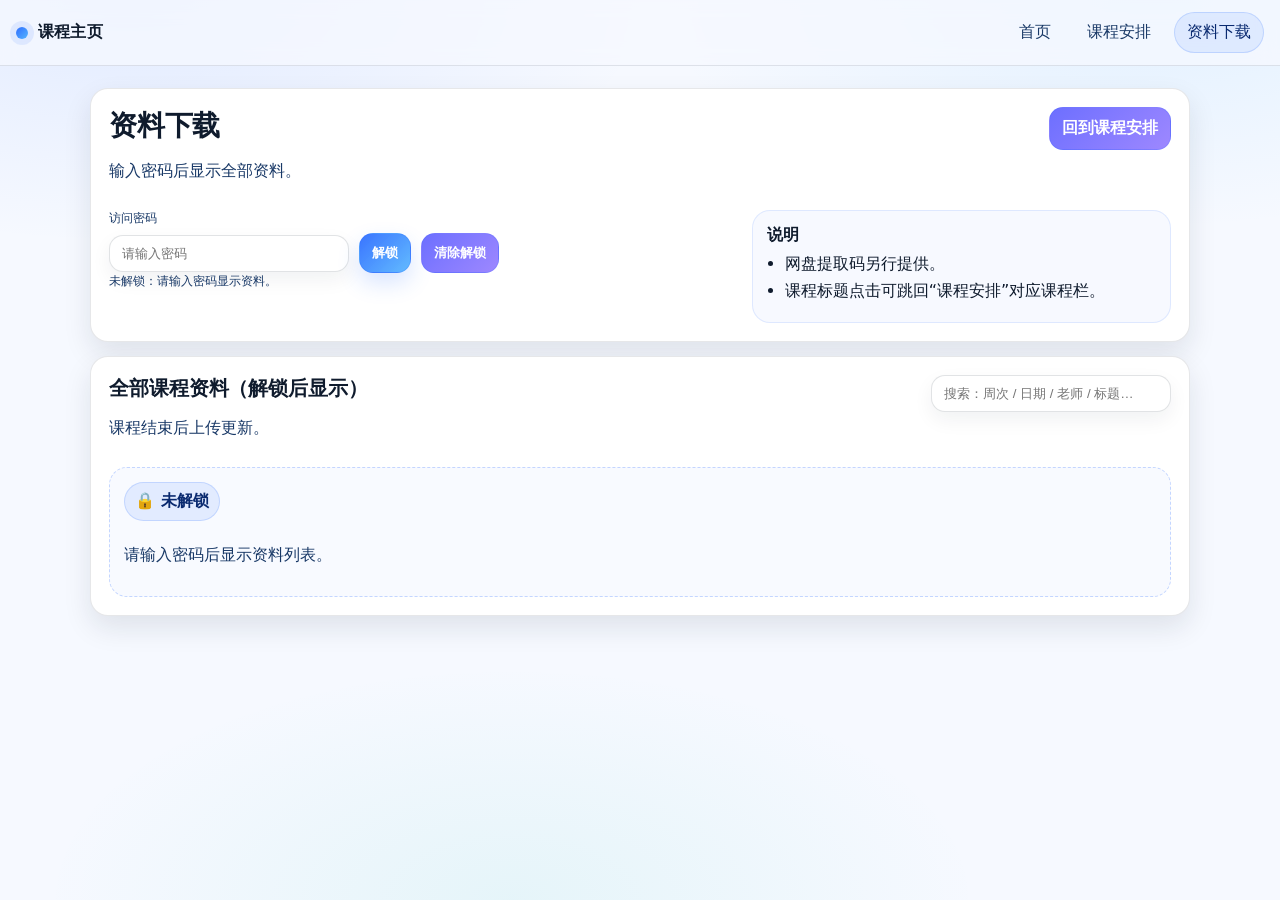
==== downloads.html @ a914fc8a "Initial commit" ====
<!doctype html>
<html lang="zh-CN">
<head>
  <meta charset="utf-8" />
  <meta name="viewport" content="width=device-width, initial-scale=1" />
  <title>资料下载｜GitHub Pages</title>
  <link rel="stylesheet" href="assets/css/styles.css" />
</head>
<body data-page="downloads" data-base="">
  <header class="topbar">
    <a class="brand" href="index.html">
      <span class="brand-dot"></span>
      <span id="brandTitle">课程主页</span>
    </a>

    <nav class="nav">
      <a class="nav-link" href="index.html">首页</a>
      <a class="nav-link" href="schedule.html">课程安排</a>
      <a class="nav-link is-active" href="downloads.html">资料下载</a>
    </nav>
  </header>

  <main class="container">
    <section class="card">
      <div class="section-head">
        <div>
          <h1>资料下载</h1>
          <p class="muted">
            输入密码后显示全部资料。
          </p>
        </div>
        <div class="toolbar">
          <a class="btn btn-ghost" href="schedule.html">回到课程安排</a>
        </div>
      </div>

      <div class="gate">
        <div class="gate-left">
          <label class="label" for="pwdInput">访问密码</label>
          <div class="row">
            <input id="pwdInput" class="input" type="password" placeholder="请输入密码" autocomplete="off" />
            <button id="pwdBtn" class="btn" type="button">解锁</button>
            <button id="pwdReset" class="btn btn-ghost" type="button">清除解锁</button>
          </div>
          <div id="pwdMsg" class="muted small"></div>
        </div>
        <div class="gate-right card-soft">
          <div class="mini-title">说明</div>
          <ul class="mini-list">
            <li>网盘提取码另行提供。</li>
            <li>课程标题点击可跳回“课程安排”对应课程栏。</li>
          </ul>
        </div>
      </div>
    </section>

    <section class="card">
      <div class="section-head">
        <div>
          <h2>全部课程资料（解锁后显示）</h2>
          <p class="muted">课程结束后上传更新。</p>
        </div>
        <div class="toolbar">
          <input id="searchDownload" class="input" placeholder="搜索：周次 / 日期 / 老师 / 标题…" />
        </div>
      </div>

      <div id="downloadsLocked" class="locked">
        <div class="locked-badge">🔒 未解锁</div>
        <p class="muted">请输入密码后显示资料列表。</p>
      </div>

      <div id="downloadsList" class="downloads-list is-hidden"></div>
    </section>

  </main>

  <script src="assets/js/data.js"></script>
  <script src="assets/js/main.js"></script>
</body>
</html>
---- assets/css/styles.css ----
/* assets/css/styles.css */

:root{
  --bg: #f6f9ff;
  --card: #ffffff;
  --card2:#ffffff;
  --text:#0f1b2d;
  --muted:#193967;

  --line: rgba(15, 27, 45, .10);
  --soft: rgba(15, 27, 45, .05);
  --shadow: 0 12px 28px rgba(15, 27, 45, .10);

  --accent:#2f6dff;  
  --accent2:#55b5ff;   
  --mint:#22c1b5;     
  --warn:#ffb020;    
  --ok:#16a34a;

  --r: 18px;
}

*{ box-sizing:border-box; }
html,body{ height:100%; }
body{
  margin:0;
  font-family: ui-sans-serif, system-ui, -apple-system, Segoe UI, Roboto, "PingFang SC","Hiragino Sans GB","Microsoft YaHei", Arial, sans-serif;
  color: var(--text);
  background:
    radial-gradient(900px 420px at 10% 0%, rgba(47,109,255,.10), transparent 58%),
    radial-gradient(820px 380px at 90% 0%, rgba(85,181,255,.12), transparent 60%),
    radial-gradient(720px 360px at 40% 100%, rgba(34,193,181,.08), transparent 65%),
    var(--bg);
}

a{ color: inherit; text-decoration:none; }
a:hover{ text-decoration:none; }
code{
  background: rgba(47,109,255,.08);
  color: #12306a;
  padding: .12rem .4rem;
  border-radius: 10px;
  border: 1px solid rgba(47,109,255,.14);
}

.container{
  width: min(1100px, calc(100% - 32px));
  margin: 22px auto 70px;
}

.topbar{
  position: sticky;
  top: 0;
  z-index: 10;
  background: rgba(246,249,255,.75);
  backdrop-filter: blur(10px);
  border-bottom: 1px solid var(--line);
  display:flex;
  align-items:center;
  justify-content:space-between;
  padding: 12px 16px;
}

.brand{
  display:flex; gap:10px; align-items:center;
  font-weight: 900;
  letter-spacing:.2px;
}
.brand-dot{
  width: 12px; height: 12px;
  border-radius: 999px;
  background: linear-gradient(135deg, var(--accent), var(--accent2));
  box-shadow: 0 0 0 6px rgba(47,109,255,.10);
}

.nav{ display:flex; gap:10px; flex-wrap:wrap; }
.nav-link{
  padding: 9px 12px;
  border-radius: 999px;
  color: var(--muted);
  border: 1px solid transparent;
  transition: all .18s ease;
}
.nav-link:hover{
  color: var(--text);
  background: rgba(47,109,255,.06);
  border-color: rgba(47,109,255,.14);
}
.nav-link.is-active{
  color: #0a2a70;
  background: rgba(47,109,255,.10);
  border-color: rgba(47,109,255,.18);
}

.card{
  background: var(--card);
  border: 1px solid var(--line);
  border-radius: var(--r);
  box-shadow: var(--shadow);
  padding: 18px;
  margin: 14px 0;
}

.card-soft{
  background: rgba(47,109,255,.04);
  border: 1px solid rgba(47,109,255,.12);
  border-radius: var(--r);
  padding: 14px;
}

.hr{
  height:1px;
  background: var(--line);
  margin: 14px 0;
}

h1,h2,h3{ margin: 0 0 10px; }
h1{ font-size: 28px; letter-spacing: -.2px; }
h2{ font-size: 20px; letter-spacing: -.1px; }
h3{ font-size: 16px; }
.muted{ color: var(--muted); }
.small{ font-size: 12px; }

.kicker{
  color: #0a2a70;
  font-weight: 900;
  letter-spacing:.12em;
  text-transform: uppercase;
  font-size: 12px;
  margin-bottom: 8px;
}

.hero{
  display:grid;
  grid-template-columns: 1.1fr .9fr;
  gap: 18px;
  align-items: start;
}
@media (max-width: 900px){
  .hero{ grid-template-columns: 1fr; }
}

.hero-actions{ display:flex; gap:10px; flex-wrap:wrap; margin-top: 12px; }

.chips{ display:flex; flex-wrap:wrap; gap:10px; margin: 14px 0; }
.chip{
  display:flex; gap:8px; align-items:center;
  padding: 8px 10px;
  border-radius: 999px;
  background: rgba(15,27,45,.03);
  border: 1px solid rgba(15,27,45,.08);
}
.chip-k{ color: var(--muted); font-size: 12px; }
.chip-v{ font-weight: 800; font-size: 12px; color:#000000; }

.btn{
  display:inline-flex; align-items:center; justify-content:center;
  padding: 10px 12px;
  border-radius: 14px;
  border: 1px solid rgba(47,109,255,.22);
  background: linear-gradient(135deg, rgba(47,109,255,.95), rgba(85,181,255,.92));
  color: #ffffff;
  font-weight: 900;
  cursor:pointer;
  transition: transform .12s ease, box-shadow .18s ease, filter .18s ease;
  box-shadow: 0 10px 22px rgba(47,109,255,.18);
}
.btn:hover{ transform: translateY(-1px); filter: brightness(1.02); }
.btn:active{ transform: translateY(0); }

.btn-ghost{
  background: linear-gradient(135deg, rgba(47, 50, 255, 0.7), rgba(116, 85, 255, 0.7));
  color: #ffffff;
  border: 1px solid rgba(47,109,255,.16);
  box-shadow: none;
}
.btn-ghost:hover{
  background: rgba(47,109,255,.10);
}

.logos{ display:grid; grid-template-columns: 1fr 1fr; gap: 12px; margin-bottom: 8px; }
@media (max-width: 520px){ .logos{ grid-template-columns: 1fr; } }
.logo-box{
  border-radius: var(--r);
  border: 1px dashed rgba(47,109,255,.25);
  background: rgba(47,109,255,.03);
  padding: 12px;
  min-height: 180px;
  display:flex;
  flex-direction:column;
  gap:10px;
  place-items: center;
}
.logo-label{ color: var(--muted); font-size: 12px; }
.logo-img{ width: 100%; height: 120px; object-fit: contain; opacity:.9; }

.mini-title{ font-weight: 900; margin-bottom: 8px; }
.mini-list{ margin: 0; padding-left: 18px; }
.mini-list li{ margin: 6px 0; }
.mini a{
  color: #0a2a70;
  text-decoration: underline;
  text-decoration-color: rgba(47,109,255,.25);
}

.grid-2{
  display:grid;
  grid-template-columns: 1fr 1fr;
  gap: 14px;
}
@media (max-width: 900px){
  .grid-2{ grid-template-columns: 1fr; }
}

.bullets{ margin: 0; padding-left: 18px; }
.bullets li{ margin: 8px 0; }

.teacher-grid{
  display:grid;
  grid-template-columns: repeat(4, 1fr);
  gap: 12px;
  margin-top: 12px;
}
@media (max-width: 900px){ .teacher-grid{ grid-template-columns: repeat(2, 1fr); } }
@media (max-width: 520px){ .teacher-grid{ grid-template-columns: 1fr; } }

.teacher-card{
  display:flex; gap: 10px; align-items:center;
  padding: 12px;
  border-radius: 16px;
  border: 1px solid rgba(15,27,45,.10);
  background: rgba(255,255,255,.90);
  transition: transform .12s ease, background .18s ease, border-color .18s ease, box-shadow .18s ease;
}
.teacher-card:hover{
  transform: translateY(-2px);
  border-color: rgba(47,109,255,.22);
  box-shadow: 0 12px 24px rgba(15,27,45,.10);
}
.avatar{
  width: 45px; height: 45px;
  border-radius: 12px;
  background: rgba(47,109,255,.06);
  border: 1px solid rgba(47,109,255,.16);
  /* overflow:hidden;
  display: grid;
  place-items: center; */
}
.avatar img{
  width: 100%;
  height: 100%;
  border-radius: 12px;
  object-fit: cover;        
  object-position: 50% 20%; 
  transform: scale(1.08);  
  transform-origin: center;
  display: block;
}
.teacher-name{ font-weight: 900; color:#0f1b2d; }

.section-head{
  display:flex;
  justify-content:space-between;
  align-items:flex-start;
  gap: 14px;
  flex-wrap:wrap;
}
.toolbar{ display:flex; gap:10px; align-items:center; flex-wrap:wrap; }
.input{
  padding: 10px 12px;
  border-radius: 14px;
  border: 1px solid rgba(15,27,45,.12);
  background: #ffffff;
  color: var(--text);
  outline: none;
  min-width: 240px;
  box-shadow: 0 8px 20px rgba(15,27,45,.06);
}
.input:focus{
  border-color: rgba(47,109,255,.35);
  box-shadow: 0 0 0 4px rgba(47,109,255,.12), 0 10px 22px rgba(15,27,45,.08);
}
.label{ display:block; margin-bottom: 6px; color: var(--muted); font-size: 12px; }

.badge{
  display:inline-flex;
  padding: 6px 10px;
  border-radius: 999px;
  background: rgba(47,109,255,.10);
  border: 1px solid rgba(47,109,255,.18);
  font-size: 12px;
  color: #0a2a70;
  font-weight: 900;
}

.lesson-list{ display:flex; flex-direction:column; gap: 12px; margin-top: 12px; }
.lesson-card{
  display:flex;
  gap: 14px;
  justify-content:space-between;
  align-items:flex-start;
  border-radius: var(--r);
  border: 1px solid rgba(15,27,45,.10);
  background: #ffffff;
  padding: 14px;
  box-shadow: 0 10px 22px rgba(15,27,45,.06);
}
.lesson-card.is-highlight{
  border-color: rgba(34,193,181,.35);
  box-shadow: 0 0 0 6px rgba(34,193,181,.10), 0 12px 28px rgba(15,27,45,.10);
}
.lesson-left{ flex: 1 1 auto; }
.lesson-right{ flex: 0 0 auto; display:flex; flex-direction:column; gap: 10px; }

.lesson-title{ margin: 10px 0 6px; }
.mini-bullets{ margin: 10px 0 0; padding-left: 18px; color: var(--muted); }
.mini-bullets li{ margin: 6px 0; }

.hint{
  display:flex; gap: 12px; align-items:center;
  color: var(--muted); font-size: 12px;
}
.dot{ width:10px; height:10px; border-radius: 999px; display:inline-block; margin-right:6px; }
.dot-course{ background: var(--mint); }
.dot-wed{ background: var(--warn); }

.calendar-wrap{
  display:grid;
  grid-template-columns: repeat(2, 1fr);
  gap: 14px;
  margin-top: 12px;
}
@media (max-width: 900px){ .calendar-wrap{ grid-template-columns: 1fr; } }

.cal-month-wrap{
  border-radius: var(--r);
  border: 1px solid rgba(15,27,45,.10);
  background: #ffffff;
  overflow:hidden;
  box-shadow: 0 10px 22px rgba(15,27,45,.06);
}
.cal-head{
  padding: 12px;
  border-bottom: 1px solid rgba(15,27,45,.08);
  background: rgba(47,109,255,.04);
}
.cal-month{ font-weight: 900; margin-bottom: 10px; color:#0a2a70; }
.cal-weekdays{
  display:grid;
  grid-template-columns: repeat(7, 1fr);
  gap: 6px;
  color: var(--muted);
  font-size: 12px;
}
.cal-wd{ text-align:center; padding: 6px 0; }

.cal-grid{
  display:grid;
  grid-template-columns: repeat(7, 1fr);
  gap: 6px;
  padding: 12px;
}

.cal-cell{
  border-radius: 14px;
  border: 1px solid rgba(15,27,45,.08);
  background: rgba(15,27,45,.02);
  min-height: 62px;
  overflow:hidden;
}
.cal-cell.is-empty{
  background: transparent;
  border-color: transparent;
}
.cal-cell.is-wed{
  border-color: rgba(255,176,32,.28);
}
.cal-cell.is-course{
  border-color: rgba(34,193,181,.30);
  background: rgba(34,193,181,.08);
}

.cal-link{
  width:100%; height:100%;
  display:flex;
  flex-direction:column;
  justify-content:space-between;
  padding: 10px;
}
.cal-link.is-disabled{ opacity: .65; }
.cal-day{ font-weight: 900; color:#0f1b2d; }
.cal-tag{
  font-size: 11px;
  padding: 4px 8px;
  border-radius: 999px;
  background: rgba(47,109,255,.08);
  border: 1px solid rgba(47,109,255,.14);
  width: fit-content;
  color: #0a2a70;
}
.cal-tag-muted{
  background: rgba(255,176,32,.10);
  border-color: rgba(255,176,32,.20);
  color: #9a5a00;
}

.teacher-profile{
  display:grid;
  grid-template-columns: 220px 1fr;
  gap: 14px;
  align-items:start;
}
@media (max-width: 900px){ .teacher-profile{ grid-template-columns: 1fr; } }

.teacher-photo{
  border-radius: var(--r);
  border: 1px solid rgba(15,27,45,.10);
  background: rgba(32, 95, 114, 0.02);
  overflow: hidden;
  box-shadow: 0 10px 22px rgba(15,27,45,.2);
}

.teacher-photo img{
  width: 100%;
  height: 200px;
  object-fit: contain;
  object-position: center;
  display: block;
  background: linear-gradient(135deg, rgba(47,109,255,.06), rgba(85,181,255,.04));
}

.teacher-h1{ margin: 10px 0 6px; }
.teacher-bio{ margin: 10px 0 0; color: var(--muted); line-height: 1.7; }

.row{ display:flex; gap:10px; align-items:center; flex-wrap:wrap; }
.row-gap{ margin-top: 12px; }

.gate{
  display:grid;
  grid-template-columns: 1.2fr .8fr;
  gap: 14px;
  margin-top: 12px;
}
@media (max-width: 900px){ .gate{ grid-template-columns: 1fr; } }

.locked{
  margin-top: 12px;
  padding: 14px;
  border-radius: var(--r);
  border: 1px dashed rgba(47,109,255,.26);
  background: rgba(47,109,255,.03);
}
.locked-badge{
  display:inline-flex;
  padding: 8px 10px;
  border-radius: 999px;
  background: rgba(47,109,255,.10);
  border: 1px solid rgba(47,109,255,.18);
  color:#0a2a70;
  font-weight: 900;
  margin-bottom: 8px;
}

.downloads-list{ margin-top: 12px; display:flex; flex-direction:column; gap: 12px; }
.is-hidden{ display:none !important; }

.dl-block{
  border-radius: var(--r);
  border: 1px solid rgba(15,27,45,.10);
  background: #ffffff;
  overflow:hidden;
  box-shadow: 0 10px 22px rgba(15,27,45,.06);
}
.dl-block.is-highlight{
  box-shadow: 0 0 0 6px rgba(47,109,255,.12), 0 12px 28px rgba(15,27,45,.10);
}
.dl-summary{
  list-style: none;
  cursor: pointer;
  padding: 12px 14px;
  display:flex;
  align-items:center;
  justify-content:space-between;
  gap: 12px;
}
.dl-summary::-webkit-details-marker{ display:none; }
.dl-title{
  display:flex;
  gap: 10px;
  align-items:center;
  flex-wrap:wrap;
}
.dl-main{ font-weight: 900; }
.dl-back{
  color:#0a2a70;
  text-decoration: underline;
  text-decoration-color: rgba(47,109,255,.25);
}
.dl-meta{ color: var(--muted); }

.dl-body{
  padding: 0 14px 14px;
  border-top: 1px solid rgba(15,27,45,.08);
}
.dl-list{ margin: 12px 0 0; padding-left: 18px; }
.dl-item{ margin: 10px 0; }
.dl-link{
  color: #0a2a70;
  font-weight: 900;
  text-decoration: underline;
  text-decoration-color: rgba(47,109,255,.25);
}

.teacher-lessons{
  display:flex;
  flex-direction:column;
  gap: 12px;
  margin-top: 12px;
}

.teacher-lesson-block{
  border-radius: var(--r);
  border: 1px solid rgba(15,27,45,.10);
  background: #ffffff;
  padding: 14px;
  box-shadow: 0 10px 22px rgba(15,27,45,.06);
}

.teacher-lesson-block.is-highlight{
  border-color: rgba(34,193,181,.35);
  box-shadow: 0 0 0 6px rgba(34,193,181,.10), 0 12px 28px rgba(15,27,45,.10);
}

.teacher-lesson-head{
  display:flex;
  justify-content:space-between;
  align-items:flex-start;
  gap: 14px;
  flex-wrap:wrap;
}

.teacher-lesson-actions{
  display:flex;
  flex-direction:column;
  gap: 10px;
}

.gallery{
  display:grid;
  grid-template-columns: repeat(3, 1fr);
  gap: 10px;
  margin-top: 10px;
}
@media (max-width: 900px){
  .gallery{ grid-template-columns: repeat(2, 1fr); }
}
@media (max-width: 520px){
  .gallery{ grid-template-columns: 1fr; }
}

.gallery-item{
  border-radius: 16px;
  border: 1px solid rgba(15,27,45,.10);
  background: rgba(47,109,255,.03);
  overflow:hidden;
  display:block;
  min-height: 120px;
  box-shadow: 0 10px 20px rgba(15,27,45,.06);
}
.gallery-item img{
  width:100%;
  height: 160px;
  object-fit: cover;
  display:block;
  transition: transform .18s ease;
}
.gallery-item:hover img{
  transform: scale(1.03);
}

.gallery-empty{
  display:flex;
  gap: 12px;
  align-items:center;
  border-radius: var(--r);
  border: 1px dashed rgba(47,109,255,.26);
  background: rgba(47,109,255,.03);
  padding: 12px;
  margin-top: 10px;
}
.gallery-empty img{
  width: 88px;
  height: 60px;
  object-fit: contain;
  opacity: .95;
}

.footer{
  margin-top: 20px;
  padding: 14px 4px;
  color: var(--muted);
  text-align:center;
}


.hero.hero-banner{
  position: relative;
  overflow: hidden;
  isolation: isolate;
  background: transparent !important;
}

.hero-banner-img{
  position: absolute;
  inset: 0;
  width: 100%;
  height: 100%;
  object-fit: cover;
  object-position: center;
  transform: scale(1.03);
  z-index: 0;
  filter: saturate(1.05) contrast(1.02);
}

.hero-banner-mask{
  position: absolute;
  inset: 0;
  z-index: 1;
  background:
    radial-gradient(900px 420px at 12% 10%,
      rgba(47,109,255,.14),
      transparent 60%),
    linear-gradient(135deg,
      rgba(255,255,255, var(--mask-b, .85)) 0%,
      rgba(255,255,255, var(--mask-a, .45)) 45%,
      rgba(255,255,255, var(--mask-b, .85)) 100%);
}

.hero.hero-banner > .hero-left,
.hero.hero-banner > .hero-right{
  position: relative;
  z-index: 2;
}

.hero.hero-banner .logo-box,
.hero.hero-banner .mini.card-soft{
  background: rgba(255, 255, 255, 0.8);
  border-color: rgba(15,27,45,.12);
}
.hero{
  align-items: center;
}
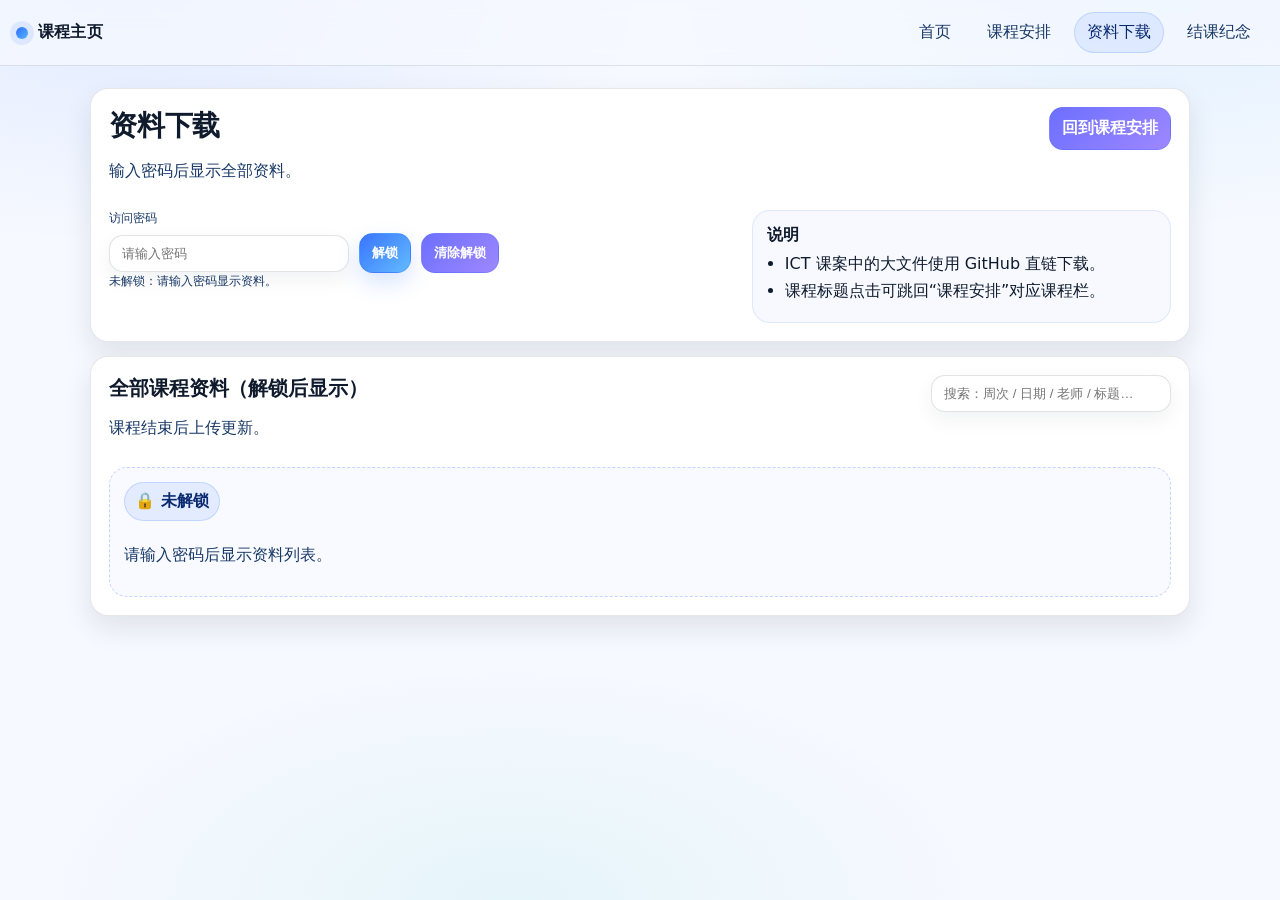
==== commit 54306eb4: "update class12, 13 ect." ====
--- a/downloads.html
+++ b/downloads.html
@@ -17,6 +17,7 @@
       <a class="nav-link" href="index.html">首页</a>
       <a class="nav-link" href="schedule.html">课程安排</a>
       <a class="nav-link is-active" href="downloads.html">资料下载</a>
+      <a class="nav-link" href="memory.html">结课纪念</a>
     </nav>
   </header>
 
@@ -47,7 +48,7 @@
         <div class="gate-right card-soft">
           <div class="mini-title">说明</div>
           <ul class="mini-list">
-            <li>网盘提取码另行提供。</li>
+            <li>ICT 课案中的大文件使用 GitHub 直链下载。</li>
             <li>课程标题点击可跳回“课程安排”对应课程栏。</li>
           </ul>
         </div>
@@ -75,7 +76,11 @@
 
   </main>
 
-  <script src="assets/js/data.js"></script>
-  <script src="assets/js/main.js"></script>
+  <script defer src="assets/js/data.js"></script>
+  <script defer src="assets/data/download-gate.js"></script>
+  <script defer src="assets/data/ict-meetings.js"></script>
+  <script defer src="assets/data/ict-lesson-plans.js"></script>
+  <script defer src="config.local.js"></script>
+  <script defer src="assets/js/main.js"></script>
 </body>
-</html>+</html>
--- a/assets/css/styles.css
+++ b/assets/css/styles.css
@@ -309,6 +309,12 @@
   border-color: rgba(34,193,181,.35);
   box-shadow: 0 0 0 6px rgba(34,193,181,.10), 0 12px 28px rgba(15,27,45,.10);
 }
+.lesson-card-memory{
+  border-color: rgba(85,181,255,.28);
+  background:
+    linear-gradient(135deg, rgba(255,255,255,.98), rgba(246,249,255,.94)),
+    #ffffff;
+}
 .lesson-left{ flex: 1 1 auto; }
 .lesson-right{ flex: 0 0 auto; display:flex; flex-direction:column; gap: 10px; }
 
@@ -378,6 +384,10 @@
 .cal-cell.is-course{
   border-color: rgba(34,193,181,.30);
   background: rgba(34,193,181,.08);
+}
+.cal-cell.is-memory{
+  border-color: rgba(85,181,255,.34);
+  background: rgba(85,181,255,.10);
 }
 
 .cal-link{
@@ -403,6 +413,11 @@
   border-color: rgba(255,176,32,.20);
   color: #9a5a00;
 }
+.cal-tag-memory{
+  background: rgba(85,181,255,.14);
+  border-color: rgba(85,181,255,.26);
+  color: #075985;
+}
 
 .teacher-profile{
   display:grid;
@@ -569,7 +584,7 @@
 }
 .gallery-item img{
   width:100%;
-  height: 160px;
+  height: 100%;
   object-fit: cover;
   display:block;
   transition: transform .18s ease;
@@ -593,6 +608,110 @@
   height: 60px;
   object-fit: contain;
   opacity: .95;
+}
+
+.memory-hero{
+  display:grid;
+  grid-template-columns: minmax(0, .9fr) minmax(280px, 1.1fr);
+  gap: 18px;
+  align-items: stretch;
+}
+.memory-hero-copy{
+  display:flex;
+  flex-direction:column;
+  justify-content:center;
+}
+.memory-hero-copy h1{
+  margin: 14px 0 10px;
+  font-size: clamp(30px, 5vw, 56px);
+  letter-spacing: 0;
+}
+.memory-hero-copy p{
+  line-height: 1.8;
+  margin: 0;
+}
+.memory-feature{
+  min-height: 360px;
+  border-radius: var(--r);
+  overflow:hidden;
+  border: 1px solid rgba(15,27,45,.10);
+  background: rgba(15,27,45,.04);
+  box-shadow: 0 14px 28px rgba(15,27,45,.10);
+}
+.memory-feature img{
+  width:100%;
+  height:100%;
+  object-fit:cover;
+  display:block;
+  transition: transform .22s ease;
+}
+.memory-feature:hover img{
+  transform: scale(1.025);
+}
+.memory-stats{
+  display:flex;
+  gap: 10px;
+  flex-wrap:wrap;
+  margin: 18px 0 4px;
+}
+.memory-stat{
+  display:flex;
+  flex-direction:column;
+  gap: 2px;
+  min-width: 110px;
+  padding: 10px 12px;
+  border-radius: 14px;
+  border: 1px solid rgba(15,27,45,.09);
+  background: rgba(255,255,255,.76);
+}
+.memory-stat-k{
+  color: var(--muted);
+  font-size: 12px;
+}
+.memory-stat-v{
+  color: #0f1b2d;
+  font-weight: 900;
+  font-size: 14px;
+}
+.memory-gallery{
+  columns: 3 220px;
+  column-gap: 12px;
+  margin-top: 12px;
+}
+.memory-photo{
+  display:block;
+  break-inside: avoid;
+  margin: 0 0 12px;
+  border-radius: 16px;
+  overflow:hidden;
+  border: 1px solid rgba(15,27,45,.10);
+  background: rgba(47,109,255,.03);
+  box-shadow: 0 10px 22px rgba(15,27,45,.07);
+}
+.memory-photo img{
+  width:100%;
+  height:auto;
+  display:block;
+  transition: transform .18s ease;
+}
+.memory-photo:hover img{
+  transform: scale(1.02);
+}
+@media (max-width: 900px){
+  .memory-hero{
+    grid-template-columns: 1fr;
+  }
+  .memory-feature{
+    min-height: 300px;
+  }
+}
+@media (max-width: 520px){
+  .memory-feature{
+    min-height: 240px;
+  }
+  .memory-stat{
+    flex: 1 1 100px;
+  }
 }
 
 .footer{
@@ -637,7 +756,8 @@
 }
 
 .hero.hero-banner > .hero-left,
-.hero.hero-banner > .hero-right{
+.hero.hero-banner > .hero-right,
+.hero.hero-banner > .hero-flag{
   position: relative;
   z-index: 2;
 }
@@ -649,4 +769,250 @@
 }
 .hero{
   align-items: center;
-}+}
+
+
+
+.scroll-panel{
+  height: 400px;                
+  overflow: auto;             
+  padding: 12px;
+  border-radius: 14px;
+  border: 1px solid rgba(15,27,45,.10);
+  background: rgba(47,109,255,.03);
+  scrollbar-gutter: stable;      
+}
+
+.research-block + .research-block{
+  margin-top: 12px;
+  padding-top: 12px;
+  border-top: 1px dashed rgba(15,27,45,.12);
+}
+.research-title{
+  font-weight: 900;
+  color: #0a2a70;
+  margin-bottom: 6px;
+}
+.research-list{
+  margin: 0;
+  padding-left: 18px;
+  color: var(--muted);
+}
+.research-list li{
+  margin: 6px 0;
+}
+
+.scroll-panel::-webkit-scrollbar{ width: 10px; }
+.scroll-panel::-webkit-scrollbar-thumb{
+  background: rgba(47,109,255,.22);
+  border-radius: 999px;
+  border: 3px solid rgba(255,255,255,.55);
+}
+.scroll-panel::-webkit-scrollbar-track{
+  background: transparent;
+}
+
+.hero-flag{
+  grid-column: 1 / -1;     
+  display: flex;
+  justify-content: justify-content; 
+  align-items: center;
+  margin-top: -4px;
+  margin-bottom: 10px;
+}
+
+.hero-flag-img{
+  height: 100px;           
+  width: auto;
+  max-width: 100%;
+  object-fit: contain;
+  display: block;
+
+  background: rgba(255,255,255,.75);
+  border: 1px solid rgba(15,27,45,.10);
+  border-radius: 1px;
+  padding: 6px 10px;
+  box-shadow: 0 10px 22px rgba(15,27,45,.10);
+}
+
+@media (max-width: 520px){
+  .hero-flag-img{ height: 36px; padding: 6px 10px; }
+}
+
+/* ===== ICT 管理员视图 ===== */
+
+.ict-view {
+  display: flex;
+  flex-direction: column;
+  gap: 20px;
+  padding: 4px 0;
+}
+
+.ict-section-head { margin-bottom: 4px; }
+
+.ict-heading {
+  font-size: 17px;
+  font-weight: 900;
+  color: #0a2a70;
+  margin: 0 0 14px;
+  display: flex;
+  align-items: baseline;
+  gap: 8px;
+}
+
+.ict-block {
+  padding: 18px 20px;
+  border-radius: var(--r);
+  border: 1px solid var(--line);
+  background: #fff;
+  box-shadow: var(--shadow);
+}
+
+/* ---- 时间轴 ---- */
+
+.ict-timeline {
+  position: relative;
+  padding-left: 26px;
+  display: flex;
+  flex-direction: column;
+}
+
+.ict-timeline::before {
+  content: "";
+  position: absolute;
+  left: 7px;
+  top: 0;
+  bottom: 0;
+  width: 2px;
+  background: rgba(47,109,255,.18);
+  border-radius: 2px;
+}
+
+.ict-timeline-item {
+  position: relative;
+  padding-bottom: 20px;
+}
+
+.ict-timeline-item:last-child { padding-bottom: 0; }
+
+.ict-timeline-dot {
+  position: absolute;
+  left: -22px;
+  top: 5px;
+  width: 12px;
+  height: 12px;
+  border-radius: 50%;
+  background: var(--accent);
+  border: 2px solid #fff;
+  box-shadow: 0 0 0 3px rgba(47,109,255,.22);
+}
+
+.ict-timeline-content { display: flex; flex-direction: column; gap: 3px; }
+
+.ict-timeline-date {
+  font-size: 12px;
+  color: var(--muted);
+  font-weight: 600;
+}
+
+.ict-timeline-title {
+  font-weight: 900;
+  color: #0f1b2d;
+  font-size: 14px;
+}
+
+.ict-timeline-body {
+  color: var(--muted);
+  font-size: 13px;
+  line-height: 1.65;
+  margin-top: 2px;
+  white-space: pre-wrap;
+}
+
+/* ---- 教案表格 ---- */
+
+.ict-table-wrap {
+  overflow-x: auto;
+  border-radius: 10px;
+  border: 1px solid var(--line);
+}
+
+.ict-table {
+  width: 100%;
+  border-collapse: collapse;
+  font-size: 13px;
+}
+
+.ict-table thead th {
+  background: rgba(47,109,255,.06);
+  color: #0a2a70;
+  font-weight: 900;
+  padding: 10px 12px;
+  text-align: left;
+  border-bottom: 1px solid rgba(47,109,255,.14);
+  white-space: nowrap;
+}
+
+.ict-table tbody tr:hover { background: rgba(47,109,255,.03); }
+
+.ict-plan-row td {
+  padding: 10px 12px;
+  border-bottom: 1px solid rgba(15,27,45,.06);
+  vertical-align: middle;
+}
+
+.ict-plan-row:last-child td { border-bottom: none; }
+
+.ict-plan-week { font-weight: 900; color: #0a2a70; white-space: nowrap; }
+.ict-plan-date { color: var(--muted); white-space: nowrap; font-size: 12px; }
+.ict-plan-title { font-weight: 600; }
+.ict-plan-teacher { color: var(--muted); white-space: nowrap; }
+
+.ict-plan-link {
+  display: inline-flex;
+  align-items: center;
+  padding: 3px 10px;
+  border-radius: 999px;
+  background: rgba(22,163,74,.10);
+  border: 1px solid rgba(22,163,74,.22);
+  color: #15803d;
+  font-weight: 900;
+  font-size: 12px;
+  text-decoration: none;
+  transition: background .15s;
+}
+.ict-plan-link:hover { background: rgba(22,163,74,.18); }
+
+.ict-plan-missing {
+  display: inline-flex;
+  align-items: center;
+  padding: 3px 10px;
+  border-radius: 999px;
+  background: rgba(255,176,32,.10);
+  border: 1px solid rgba(255,176,32,.28);
+  color: #92510a;
+  font-weight: 700;
+  font-size: 12px;
+}
+
+.ict-pdf-link {
+  display: inline-flex;
+  align-items: center;
+  gap: 5px;
+  margin-top: 6px;
+  padding: 4px 12px;
+  border-radius: 999px;
+  background: rgba(47,109,255,.08);
+  border: 1px solid rgba(47,109,255,.22);
+  color: var(--accent);
+  font-weight: 700;
+  font-size: 12px;
+  text-decoration: none;
+  transition: background .15s;
+}
+.ict-pdf-link:hover { background: rgba(47,109,255,.16); }
+
+@media (max-width: 520px) {
+  .ict-block { padding: 14px; }
+  .ict-plan-date { display: none; }
+}
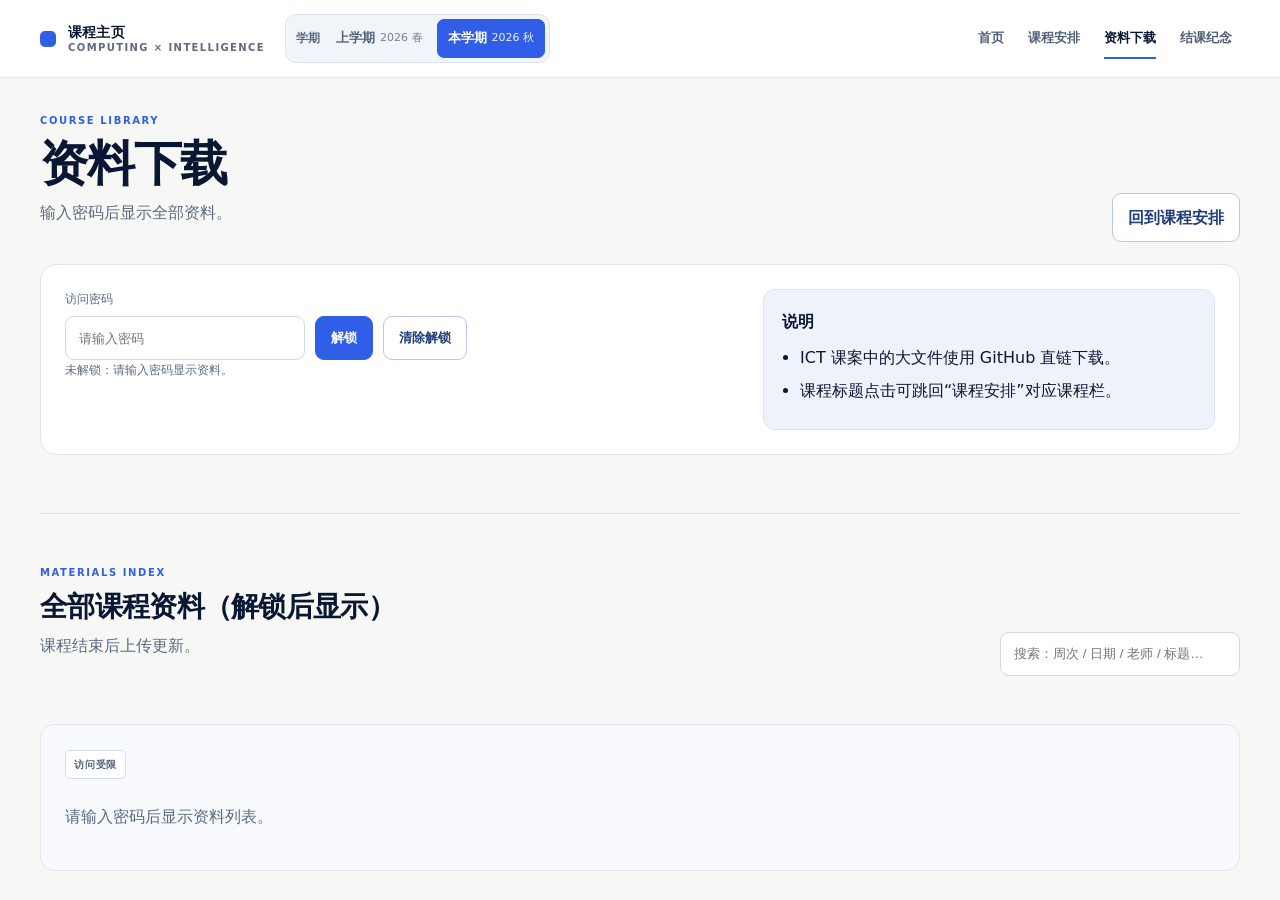
==== commit f477271d: "update new semester class schedule" ====
--- a/downloads.html
+++ b/downloads.html
@@ -3,8 +3,18 @@
 <head>
   <meta charset="utf-8" />
   <meta name="viewport" content="width=device-width, initial-scale=1" />
-  <title>资料下载｜GitHub Pages</title>
-  <link rel="stylesheet" href="assets/css/styles.css" />
+  <meta name="description" content="计算思维与人工智能课程课件、课堂资料与教案下载。" />
+  <meta property="og:title" content="资料下载｜计算思维与人工智能 · 第二学期" />
+  <meta property="og:description" content="查看计算思维与人工智能课程课件、课堂资料与教案。" />
+  <meta property="og:type" content="website" />
+  <meta property="og:image" content="https://ai-class-shiyilongyue.github.io/assets/img/og-2026-fall-light.png" />
+  <meta name="twitter:card" content="summary_large_image" />
+  <meta name="twitter:title" content="资料下载｜计算思维与人工智能 · 第二学期" />
+  <meta name="twitter:description" content="查看计算思维与人工智能课程课件、课堂资料与教案。" />
+  <meta name="twitter:image" content="https://ai-class-shiyilongyue.github.io/assets/img/og-2026-fall-light.png" />
+  <title>资料下载｜计算思维与人工智能</title>
+  <link rel="stylesheet" href="assets/css/styles.css?v=20260901" />
+  <link rel="stylesheet" href="assets/css/premium.css?v=20260901-light2" />
 </head>
 <body data-page="downloads" data-base="">
   <header class="topbar">
@@ -25,6 +35,7 @@
     <section class="card">
       <div class="section-head">
         <div>
+          <div class="section-kicker">Course library</div>
           <h1>资料下载</h1>
           <p class="muted">
             输入密码后显示全部资料。
@@ -43,7 +54,7 @@
             <button id="pwdBtn" class="btn" type="button">解锁</button>
             <button id="pwdReset" class="btn btn-ghost" type="button">清除解锁</button>
           </div>
-          <div id="pwdMsg" class="muted small"></div>
+          <div id="pwdMsg" class="muted small" role="status" aria-live="polite"></div>
         </div>
         <div class="gate-right card-soft">
           <div class="mini-title">说明</div>
@@ -58,16 +69,19 @@
     <section class="card">
       <div class="section-head">
         <div>
+          <div class="section-kicker">Materials index</div>
           <h2>全部课程资料（解锁后显示）</h2>
           <p class="muted">课程结束后上传更新。</p>
         </div>
         <div class="toolbar">
-          <input id="searchDownload" class="input" placeholder="搜索：周次 / 日期 / 老师 / 标题…" />
+          <label class="sr-only" for="searchDownload">搜索课程资料</label>
+          <input id="searchDownload" class="input" type="search" placeholder="搜索：周次 / 日期 / 老师 / 标题…" />
         </div>
       </div>
+      <div id="downloadSearchStatus" class="search-status" role="status" aria-live="polite"></div>
 
       <div id="downloadsLocked" class="locked">
-        <div class="locked-badge">🔒 未解锁</div>
+        <div class="locked-badge">访问受限</div>
         <p class="muted">请输入密码后显示资料列表。</p>
       </div>
 
@@ -77,10 +91,11 @@
   </main>
 
   <script defer src="assets/js/data.js"></script>
+  <script defer src="assets/js/data-semester-2.js?v=20260901-reschedule"></script>
   <script defer src="assets/data/download-gate.js"></script>
   <script defer src="assets/data/ict-meetings.js"></script>
   <script defer src="assets/data/ict-lesson-plans.js"></script>
   <script defer src="config.local.js"></script>
-  <script defer src="assets/js/main.js"></script>
+  <script defer src="assets/js/main.js?v=20260901-light2"></script>
 </body>
 </html>
--- a/assets/css/styles.css
+++ b/assets/css/styles.css
@@ -1,23 +1,24 @@
 /* assets/css/styles.css */
 
 :root{
-  --bg: #f6f9ff;
+  --bg: #f3f6fb;
   --card: #ffffff;
   --card2:#ffffff;
-  --text:#0f1b2d;
-  --muted:#193967;
-
-  --line: rgba(15, 27, 45, .10);
-  --soft: rgba(15, 27, 45, .05);
-  --shadow: 0 12px 28px rgba(15, 27, 45, .10);
-
-  --accent:#2f6dff;  
-  --accent2:#55b5ff;   
-  --mint:#22c1b5;     
-  --warn:#ffb020;    
+  --text:#12243d;
+  --muted:#50627a;
+
+  --line: rgba(18, 36, 61, .11);
+  --soft: rgba(18, 36, 61, .05);
+  --shadow: 0 18px 48px rgba(18, 36, 61, .09);
+  --shadow-soft: 0 8px 24px rgba(18, 36, 61, .065);
+
+  --accent:#2458d3;
+  --accent2:#4f91f7;
+  --mint:#0f9f95;
+  --warn:#d88718;
   --ok:#16a34a;
 
-  --r: 18px;
+  --r: 22px;
 }
 
 *{ box-sizing:border-box; }
@@ -27,10 +28,11 @@
   font-family: ui-sans-serif, system-ui, -apple-system, Segoe UI, Roboto, "PingFang SC","Hiragino Sans GB","Microsoft YaHei", Arial, sans-serif;
   color: var(--text);
   background:
-    radial-gradient(900px 420px at 10% 0%, rgba(47,109,255,.10), transparent 58%),
-    radial-gradient(820px 380px at 90% 0%, rgba(85,181,255,.12), transparent 60%),
-    radial-gradient(720px 360px at 40% 100%, rgba(34,193,181,.08), transparent 65%),
+    radial-gradient(980px 500px at 6% -8%, rgba(36,88,211,.13), transparent 60%),
+    radial-gradient(880px 460px at 96% 2%, rgba(15,159,149,.10), transparent 62%),
+    radial-gradient(740px 400px at 42% 108%, rgba(216,135,24,.07), transparent 66%),
     var(--bg);
+  line-height: 1.6;
 }
 
 a{ color: inherit; text-decoration:none; }
@@ -815,7 +817,7 @@
 .hero-flag{
   grid-column: 1 / -1;     
   display: flex;
-  justify-content: justify-content; 
+  justify-content: flex-start;
   align-items: center;
   margin-top: -4px;
   margin-bottom: 10px;
@@ -1016,3 +1018,699 @@
   .ict-block { padding: 14px; }
   .ict-plan-date { display: none; }
 }
+
+/* ===== 2026 秋季学期升级：导航、学期切换与视觉统一 ===== */
+
+.skip-link{
+  position: fixed;
+  top: 10px;
+  left: 12px;
+  z-index: 100;
+  padding: 10px 14px;
+  border-radius: 12px;
+  color: #fff;
+  background: var(--text);
+  transform: translateY(-150%);
+  transition: transform .16s ease;
+}
+.skip-link:focus{ transform: translateY(0); }
+
+.sr-only{
+  position:absolute !important;
+  width:1px !important;
+  height:1px !important;
+  padding:0 !important;
+  margin:-1px !important;
+  overflow:hidden !important;
+  clip:rect(0,0,0,0) !important;
+  white-space:nowrap !important;
+  border:0 !important;
+}
+
+.topbar{
+  min-height: 72px;
+  gap: 18px;
+  padding: 12px max(18px, calc((100vw - 1160px) / 2));
+  background: rgba(247,249,253,.88);
+  box-shadow: 0 1px 0 rgba(255,255,255,.75);
+}
+.brand{
+  flex: 0 0 auto;
+  color: #10294d;
+  font-size: 16px;
+}
+.brand-dot{
+  width: 11px;
+  height: 11px;
+  box-shadow: 0 0 0 6px rgba(36,88,211,.09), 0 0 20px rgba(36,88,211,.2);
+}
+.nav{
+  flex-wrap: nowrap;
+  gap: 4px;
+  margin-left: auto;
+}
+.nav-link{
+  display: inline-flex;
+  min-height: 44px;
+  align-items: center;
+  padding: 9px 13px;
+  white-space: nowrap;
+  font-size: 14px;
+  font-weight: 700;
+}
+.nav-link.is-active{
+  color: #123b8f;
+  background: #e8efff;
+  border-color: rgba(36,88,211,.18);
+}
+
+.term-switcher{
+  display: flex;
+  flex: 0 0 auto;
+  align-items: center;
+  gap: 7px;
+  padding: 4px 5px 4px 10px;
+  border: 1px solid rgba(36,88,211,.15);
+  border-radius: 12px;
+  background: #fff;
+}
+.term-switcher-label{
+  color: var(--muted);
+  font-size: 12px;
+  font-weight: 700;
+  white-space: nowrap;
+}
+.term-options{ display:flex; gap:3px; }
+.term-option{
+  display:flex;
+  min-height:38px;
+  align-items:center;
+  gap:5px;
+  padding:7px 10px;
+  border:1px solid transparent;
+  border-radius:8px;
+  color:#4a5f7b;
+  background:#f2f5f9;
+  white-space:nowrap;
+}
+.term-option:hover{
+  color:#173f82;
+  background:#e7eef9;
+}
+.term-option.is-active{
+  color:#fff;
+  background:var(--accent);
+}
+.term-option-main{ font-size:13px; font-weight:900; }
+.term-option-sub{ font-size:11px; opacity:.78; }
+.term-option.is-active .term-option-sub{ opacity:.9; }
+
+.container{
+  width: min(1160px, calc(100% - 36px));
+  margin-top: 28px;
+}
+.card{
+  border-color: rgba(18,36,61,.09);
+  padding: clamp(18px, 2.2vw, 26px);
+  box-shadow: var(--shadow-soft);
+}
+.card + .card{ margin-top: 18px; }
+
+h1{ font-size: clamp(28px, 4vw, 42px); line-height: 1.18; letter-spacing: -.025em; }
+h2{ line-height: 1.3; color: #17345d; }
+.small{ font-size: 13px; }
+
+.hero.hero-banner{
+  min-height: 520px;
+  padding: clamp(24px, 4vw, 44px);
+  border-color: rgba(36,88,211,.12);
+  box-shadow: 0 24px 70px rgba(18,36,61,.14);
+}
+.hero-banner-img{
+  transform: scale(1.015);
+  filter: saturate(.92) contrast(1.03);
+}
+.hero-banner-mask{
+  background:
+    linear-gradient(90deg, rgba(248,251,255,.97) 0%, rgba(248,251,255,.91) 44%, rgba(248,251,255,.56) 74%, rgba(248,251,255,.72) 100%),
+    radial-gradient(700px 400px at 16% 20%, rgba(36,88,211,.16), transparent 70%);
+}
+.hero-left{ max-width: 660px; }
+.hero-left h1{
+  max-width: 720px;
+  margin-bottom: 14px;
+  font-size: clamp(38px, 5vw, 54px);
+  color: #10294d;
+}
+.hero-left > .muted{
+  max-width: 640px;
+  font-size: 16px;
+  line-height: 1.8;
+}
+.hero-term{
+  display: inline-flex;
+  width: fit-content;
+  margin-bottom: 14px;
+  padding: 7px 11px;
+  border: 1px solid rgba(15,159,149,.2);
+  border-radius: 999px;
+  color: #08776f;
+  background: rgba(224,249,246,.88);
+  font-size: 12px;
+  font-weight: 900;
+  letter-spacing: .03em;
+}
+.kicker{ color: #2b5bb7; letter-spacing: .1em; }
+.hero-flag{ justify-content: flex-start; margin: 0 0 2px; }
+.hero-flag-img{
+  height: 74px;
+  padding: 5px 8px;
+  border: 0;
+  border-radius: 8px;
+  background: rgba(255,255,255,.7);
+  box-shadow: 0 8px 24px rgba(18,36,61,.08);
+}
+.hero.hero-banner .logo-box{
+  min-height: 158px;
+  border-style: solid;
+  border-color: rgba(36,88,211,.12);
+  background: rgba(255,255,255,.78);
+  box-shadow: 0 14px 36px rgba(18,36,61,.08);
+  backdrop-filter: blur(12px);
+}
+.hero.hero-banner .logo-img{ height: 104px; }
+
+.chips{ gap: 8px; margin: 18px 0; }
+.chip{
+  padding: 8px 11px;
+  border-color: rgba(36,88,211,.1);
+  background: rgba(255,255,255,.72);
+  backdrop-filter: blur(8px);
+}
+.chip-v{ color: #17345d; }
+
+.btn{
+  min-height: 44px;
+  padding: 10px 15px;
+  border-radius: 13px;
+  background: linear-gradient(135deg, #2458d3, #4a84e8);
+  box-shadow: 0 10px 24px rgba(36,88,211,.2);
+}
+.btn:hover{ box-shadow: 0 13px 28px rgba(36,88,211,.25); }
+.btn-ghost{
+  color: #fff;
+  background: linear-gradient(135deg, #314a7b, #48689d);
+  border-color: rgba(49,74,123,.25);
+}
+.btn-ghost:hover{
+  color: #fff;
+  background: linear-gradient(135deg, #263f70, #3d5f96);
+}
+
+.teacher-grid{
+  grid-template-columns: repeat(auto-fit, minmax(220px, 1fr));
+  gap: 14px;
+}
+.teacher-card{
+  min-height: 84px;
+  padding: 14px;
+  border-color: rgba(18,36,61,.09);
+  background: linear-gradient(145deg, #fff, #f8faff);
+  box-shadow: 0 5px 18px rgba(18,36,61,.045);
+}
+.teacher-card:hover{
+  border-color: rgba(36,88,211,.2);
+  box-shadow: 0 14px 34px rgba(18,36,61,.1);
+}
+.avatar{ width: 52px; height: 52px; border-radius: 15px; }
+.avatar img{ border-radius: 15px; }
+
+.calendar-wrap{
+  grid-template-columns: repeat(auto-fit, minmax(min(100%, 410px), 1fr));
+  gap: 18px;
+  margin-top: 18px;
+}
+.cal-month-wrap{
+  border-color: rgba(18,36,61,.09);
+  box-shadow: var(--shadow-soft);
+}
+.cal-head{
+  padding: 15px;
+  background: linear-gradient(135deg, rgba(36,88,211,.075), rgba(15,159,149,.045));
+}
+.cal-month{ margin: 0 0 10px; font-size: 17px; color: #173f82; }
+.cal-grid,.cal-weekdays{ grid-template-columns: repeat(7, minmax(0, 1fr)); }
+.cal-cell{ min-height: 68px; border-radius: 13px; }
+.cal-cell.is-outside-term{ opacity: .26; background: transparent; }
+.cal-cell.is-course{
+  border-color: rgba(15,159,149,.25);
+  background: linear-gradient(145deg, rgba(224,249,246,.92), rgba(242,252,251,.98));
+}
+.cal-cell.is-tbd{
+  border-color: rgba(216,135,24,.28);
+  background: linear-gradient(145deg, #fff8eb, #fffdf8);
+}
+.cal-link{ min-width: 0; }
+.cal-tag-tbd{
+  color: #92580c;
+  border-color: rgba(216,135,24,.22);
+  background: rgba(255,235,199,.8);
+}
+.dot-tbd{ background: var(--warn); }
+
+.lesson-list{ gap: 14px; margin-top: 14px; }
+.lesson-card[id],
+.teacher-lesson-block[id],
+.dl-block[id]{ scroll-margin-top: 96px; }
+.lesson-card{
+  position: relative;
+  overflow: hidden;
+  padding: 18px;
+  border-color: rgba(18,36,61,.09);
+  box-shadow: var(--shadow-soft);
+}
+.lesson-card::before{
+  content: "";
+  position: absolute;
+  inset: 0 auto 0 0;
+  width: 4px;
+  background: linear-gradient(180deg, var(--accent), var(--mint));
+}
+.lesson-card.is-tbd{ background: linear-gradient(145deg, #fffdf9, #fff8ed); }
+.lesson-card.is-tbd::before{ background: var(--warn); }
+.badge-tbd{
+  color: #8b5309;
+  border-color: rgba(216,135,24,.25);
+  background: rgba(255,235,199,.65);
+}
+.lesson-summary{ max-width: 760px; margin: 10px 0 0; line-height: 1.75; }
+.lesson-teacher{ margin-top: 4px; }
+.lesson-status,.dl-pending{
+  display: inline-flex;
+  min-height: 40px;
+  align-items: center;
+  justify-content: center;
+  padding: 8px 12px;
+  border: 1px solid rgba(216,135,24,.22);
+  border-radius: 12px;
+  color: #8b5309;
+  background: rgba(255,244,224,.82);
+  font-size: 13px;
+  font-weight: 800;
+}
+.search-status{
+  min-height: 22px;
+  margin-top: 8px;
+  color: var(--muted);
+  font-size: 13px;
+}
+.empty-state{
+  width: 100%;
+  padding: 24px;
+  border: 1px dashed rgba(36,88,211,.2);
+  border-radius: 16px;
+  color: var(--muted);
+  background: rgba(237,243,255,.5);
+  text-align: center;
+}
+.text-link{
+  display: inline-flex;
+  margin-left: 8px;
+  color: var(--accent);
+  font-weight: 800;
+  text-decoration: underline;
+  text-underline-offset: 3px;
+}
+.dl-back{
+  color: #17345d;
+  text-decoration: underline;
+  text-decoration-color: rgba(36,88,211,.28);
+  text-underline-offset: 3px;
+}
+.dl-item-empty{ list-style: none; margin-left: -18px; }
+
+.input{
+  min-height: 44px;
+  border-color: rgba(18,36,61,.14);
+  box-shadow: 0 6px 18px rgba(18,36,61,.05);
+}
+.memory-feature-empty{
+  position: relative;
+  display: grid;
+  place-items: center;
+  isolation: isolate;
+}
+.memory-feature-empty img{ opacity: .12; filter: grayscale(1); }
+.memory-feature-empty span{
+  position: absolute;
+  z-index: 1;
+  padding: 9px 13px;
+  border-radius: 999px;
+  color: #314a70;
+  background: rgba(255,255,255,.9);
+  font-weight: 800;
+}
+
+.btn:focus-visible,
+.nav-link:focus-visible,
+.teacher-card:focus-visible,
+.cal-link:focus-visible,
+.gallery-item:focus-visible,
+.memory-photo:focus-visible,
+.memory-feature:focus-visible,
+.dl-summary:focus-visible,
+.input:focus-visible,
+.term-option:focus-visible,
+.text-link:focus-visible{
+  outline: 3px solid rgba(36,88,211,.38);
+  outline-offset: 3px;
+}
+
+@media (max-width: 900px){
+  .lesson-card[id],
+  .teacher-lesson-block[id],
+  .dl-block[id]{ scroll-margin-top: 148px; }
+  .topbar{
+    flex-wrap: wrap;
+    gap: 9px 12px;
+    padding-block: 10px;
+  }
+  .brand{ margin-right: auto; }
+  .nav{
+    order: 3;
+    width: 100%;
+    margin: 0;
+    padding-bottom: 2px;
+    overflow-x: auto;
+    scrollbar-width: none;
+  }
+  .nav::-webkit-scrollbar{ display: none; }
+  .hero.hero-banner{ min-height: auto; }
+  .hero-right{ width: 100%; }
+  .logos{ max-width: 620px; }
+}
+
+@media (max-width: 640px){
+  .container{ width: min(100% - 22px, 1160px); margin-top: 14px; }
+  .topbar{ padding-inline: 11px; }
+  .brand{ font-size: 14px; }
+  .term-switcher{ padding-left: 5px; }
+  .term-switcher-label{ display: none; }
+  .term-option{ padding-inline:8px; }
+  .term-option-sub{ display:none; }
+  .nav-link{ min-height: 40px; padding: 8px 11px; font-size: 13px; }
+  .card{ border-radius: 18px; padding: 17px; }
+  .hero.hero-banner{ padding: 18px; }
+  .hero-left h1{ font-size: clamp(34px, 11vw, 48px); }
+  .hero-flag-img{ height: 48px; }
+  .hero-actions{ display: grid; grid-template-columns: 1fr; }
+  .hero-actions .btn{ width: 100%; }
+  .logos{ grid-template-columns: 1fr 1fr; gap: 8px; }
+  .hero.hero-banner .logo-box{ min-height: 118px; padding: 8px; }
+  .hero.hero-banner .logo-img{ height: 70px; }
+  .logo-label{ font-size: 10px; text-align: center; }
+  .hint{ align-items: flex-start; flex-wrap: wrap; }
+  .cal-grid{ gap: 4px; padding: 8px; }
+  .cal-weekdays{ gap: 4px; }
+  .cal-cell{ min-height: 58px; border-radius: 10px; }
+  .cal-link{ padding: 7px 5px; }
+  .cal-tag{ padding: 3px 5px; font-size: 10px; }
+  .lesson-card{ flex-direction: column; }
+  .lesson-right{ width: 100%; flex-direction: row; }
+  .lesson-right > *{ flex: 1; }
+  .teacher-lesson-actions{ width: 100%; flex-direction: row; }
+  .teacher-lesson-actions .btn{ flex: 1; }
+  .toolbar{ width: 100%; }
+  .toolbar .input{ width: 100%; min-width: 0; }
+  .toolbar .btn{ flex: 1; }
+  .gate .row{ align-items: stretch; }
+  .gate .row .input{ width: 100%; min-width: 0; }
+  .dl-summary{ align-items: flex-start; flex-direction: column; }
+}
+
+@media (prefers-reduced-motion: reduce){
+  *,*::before,*::after{
+    scroll-behavior: auto !important;
+    transition-duration: .01ms !important;
+    animation-duration: .01ms !important;
+    animation-iteration-count: 1 !important;
+  }
+  .btn:hover,.teacher-card:hover{ transform: none; }
+  .gallery-item:hover img,.memory-photo:hover img,.memory-feature:hover img{ transform: none; }
+}
+
+/* ===== 扁平化视觉：用清晰分区、纯色与边框代替渐变和悬浮阴影 ===== */
+
+:root{
+  --bg: #f3f6fa;
+  --line: #dce3ec;
+  --soft: #eef2f7;
+  --shadow: none;
+  --shadow-soft: none;
+  --r: 16px;
+}
+
+body{ background: var(--bg); }
+
+.topbar{
+  background: #ffffff;
+  border-bottom-color: #dce3ec;
+  box-shadow: none;
+  backdrop-filter: none;
+}
+
+.brand-dot{
+  border-radius: 3px;
+  background: var(--accent);
+  box-shadow: none;
+}
+
+.nav-link{
+  border-radius: 8px;
+  transition: color .16s ease, background .16s ease, border-color .16s ease;
+}
+.nav-link:hover{ background: #f1f4f8; border-color: #dce3ec; }
+.nav-link.is-active{ color: #173f82; background: #e8efff; border-color: #c7d7f8; }
+
+.term-switcher{
+  gap: 6px;
+  padding: 4px;
+  border-color: #d7dfeb;
+  border-radius: 10px;
+  background: #f3f6fa;
+}
+.term-switcher-label{ padding-left: 6px; }
+.term-options{ gap: 4px; }
+.term-option{
+  border-color: transparent;
+  border-radius: 7px;
+  background: transparent;
+  transition: color .16s ease, background .16s ease, border-color .16s ease;
+}
+.term-option:hover{ color: #173f82; background: #ffffff; border-color: #d7dfeb; }
+.term-option.is-active{ color: #ffffff; background: var(--accent); border-color: var(--accent); }
+
+.card,
+.card-soft,
+.cal-month-wrap,
+.lesson-card,
+.dl-block,
+.teacher-lesson-block,
+.teacher-card,
+.teacher-photo,
+.gallery-item,
+.memory-feature,
+.memory-photo,
+.ict-block{
+  box-shadow: none;
+}
+
+.card{
+  border-color: #dce3ec;
+  border-radius: 16px;
+  background: #ffffff;
+}
+
+.hero.hero-banner{
+  min-height: 440px;
+  border-color: #cbd9f2;
+  background: #eaf1ff !important;
+  box-shadow: none;
+}
+.hero-banner-img,
+.hero-banner-mask{ display: none; }
+.hero-flag-img{
+  border: 1px solid #d5deea;
+  border-radius: 8px;
+  background: #ffffff;
+  box-shadow: none;
+}
+.hero.hero-banner .logo-box{
+  border-color: #cfdaea;
+  border-radius: 12px;
+  background: #ffffff;
+  box-shadow: none;
+  backdrop-filter: none;
+}
+.hero-term{
+  border-color: #a9ded8;
+  border-radius: 6px;
+  background: #dff5f1;
+}
+.chip{
+  border-color: #d3deec;
+  border-radius: 8px;
+  background: #ffffff;
+  backdrop-filter: none;
+}
+
+.btn{
+  border-color: var(--accent);
+  border-radius: 8px;
+  background: var(--accent);
+  box-shadow: none;
+  transition: color .16s ease, background .16s ease, border-color .16s ease;
+}
+.btn:hover{
+  color: #ffffff;
+  background: #1949ba;
+  border-color: #1949ba;
+  box-shadow: none;
+  filter: none;
+  transform: none;
+}
+.btn-ghost{
+  color: #173f82;
+  border-color: #a9bfe8;
+  background: #ffffff;
+}
+.btn-ghost:hover{
+  color: #173f82;
+  border-color: #8da9dc;
+  background: #dfe9fc;
+}
+
+.section-kicker{
+  margin-bottom: 7px;
+  color: #2458d3;
+  font-size: 11px;
+  font-weight: 900;
+  letter-spacing: .12em;
+  text-transform: uppercase;
+}
+
+.term-overview{
+  display: grid;
+  grid-template-columns: minmax(0, .8fr) minmax(460px, 1.2fr);
+  gap: 28px;
+  align-items: center;
+  border-left: 5px solid var(--accent);
+}
+.term-overview-copy p{ max-width: 520px; margin: 0; }
+.term-overview-options{
+  display: grid;
+  grid-template-columns: repeat(2, minmax(0, 1fr));
+  gap: 10px;
+}
+.term-overview-card{
+  display: flex;
+  min-height: 158px;
+  flex-direction: column;
+  gap: 6px;
+  padding: 16px;
+  border: 1px solid #d7dfeb;
+  border-radius: 12px;
+  background: #f7f9fc;
+  transition: color .16s ease, background .16s ease, border-color .16s ease;
+}
+.term-overview-card:hover{ border-color: #9db6e7; background: #eef3fc; }
+.term-overview-card.is-active{ border-color: #8ca9e1; background: #e8efff; }
+.term-overview-card-top{ display: flex; align-items: center; justify-content: space-between; gap: 8px; }
+.term-overview-role{ color: #173f82; font-size: 13px; font-weight: 900; }
+.term-overview-status{
+  padding: 3px 7px;
+  border: 1px solid #ccd7e8;
+  border-radius: 5px;
+  color: #5b6d86;
+  background: #ffffff;
+  font-size: 10px;
+  font-weight: 800;
+}
+.term-overview-card.is-active .term-overview-status{
+  color: #ffffff;
+  border-color: var(--accent);
+  background: var(--accent);
+}
+.term-overview-card strong{ margin-top: 4px; color: #17345d; font-size: 15px; }
+.term-overview-date{ color: var(--muted); font-size: 12px; }
+.term-overview-count{ margin-top: auto; color: #173f82; font-size: 12px; font-weight: 800; }
+.term-overview-card:focus-visible{
+  outline: 3px solid rgba(36,88,211,.38);
+  outline-offset: 3px;
+}
+
+.teacher-card{
+  border-color: #dce3ec;
+  border-radius: 12px;
+  background: #ffffff;
+}
+.teacher-card:hover{
+  border-color: #b7c8e5;
+  background: #f5f8fc;
+  box-shadow: none;
+  transform: none;
+}
+.avatar,
+.avatar img{ border-radius: 9px; }
+
+.cal-month-wrap{ border-color: #dce3ec; border-radius: 14px; }
+.cal-head{ background: #edf3fc; }
+.cal-cell{ border-radius: 8px; background: #f7f9fc; }
+.cal-cell.is-course{ border-color: #a9d8d3; background: #e4f6f3; }
+.cal-cell.is-tbd{ border-color: #ebcf9e; background: #fff4df; }
+.cal-tag,
+.badge{ border-radius: 6px; }
+
+.lesson-card{
+  border-color: #dce3ec;
+  border-radius: 12px;
+  background: #ffffff;
+}
+.lesson-card::before{ background: var(--accent); }
+.lesson-card.is-tbd{ background: #fffaf1; }
+.lesson-card-memory{ background: #f5f8ff; }
+.lesson-card.is-highlight,
+.dl-block.is-highlight,
+.teacher-lesson-block.is-highlight{
+  border-color: #54bdb4;
+  box-shadow: none;
+}
+
+.dl-block,
+.teacher-lesson-block,
+.ict-block{ border-color: #dce3ec; border-radius: 12px; }
+.input{
+  border-color: #cfd8e5;
+  border-radius: 8px;
+  box-shadow: none;
+}
+.input:focus{ border-color: #7d9bd7; box-shadow: 0 0 0 3px #dfe8fa; }
+
+.teacher-photo{ border-color: #dce3ec; border-radius: 12px; }
+.teacher-photo img{ background: #f4f7fb; }
+.gallery-item,
+.memory-feature{ border-color: #dce3ec; border-radius: 12px; }
+.gallery-item:hover img,
+.memory-photo:hover img,
+.memory-feature:hover img{ transform: none; }
+
+@media (max-width: 900px){
+  .hero.hero-banner{ min-height: auto; }
+  .term-overview{ grid-template-columns: 1fr; gap: 18px; }
+  .term-overview-copy p{ max-width: none; }
+}
+
+@media (max-width: 560px){
+  .term-overview-options{ grid-template-columns: 1fr; }
+  .term-overview-card{ min-height: 136px; }
+}
--- a/assets/css/premium.css
+++ b/assets/css/premium.css
@@ -0,0 +1,984 @@
+/*
+ * Premium visual theme
+ *
+ * This file intentionally sits after styles.css. Keep course data and behavior
+ * in the existing JavaScript files; use this file for future visual tuning.
+ */
+
+:root{
+  --ink: #0a1733;
+  --ink-2: #13264c;
+  --paper: #f7f8f6;
+  --surface: #ffffff;
+  --surface-blue: #eef4ff;
+  --electric: #315ee7;
+  --electric-dark: #244fc8;
+  --aqua: #62ddcc;
+  --aqua-dark: #118f84;
+  --gold: #c78b2c;
+  --line-premium: #dfe5ee;
+  --text: var(--ink);
+  --muted: #5d6b80;
+  --accent: var(--electric);
+  --accent2: #6e91ef;
+  --mint: var(--aqua-dark);
+  --warn: var(--gold);
+  --line: var(--line-premium);
+  --soft: #eef2f7;
+  --shadow: none;
+  --shadow-soft: none;
+  --r: 20px;
+}
+
+html{ background: var(--paper); }
+body{
+  color: var(--ink);
+  background: var(--paper);
+  font-weight: 400;
+  line-height: 1.72;
+  text-rendering: optimizeLegibility;
+  -webkit-font-smoothing: antialiased;
+}
+
+.container{
+  width: min(1200px, calc(100% - 48px));
+  margin: 34px auto 84px;
+}
+
+h1,h2,h3{
+  color: var(--ink);
+  font-weight: 750;
+  letter-spacing: -.025em;
+}
+h1{ font-size: clamp(36px, 4.2vw, 48px); line-height: 1.12; }
+h2{ font-size: clamp(22px, 2.3vw, 28px); line-height: 1.25; }
+h3{ font-size: 17px; line-height: 1.35; }
+p{ max-width: 68em; }
+.muted{ color: var(--muted); }
+.small{ font-size: 12px; }
+.hr{ background: #e7ebf2; }
+
+.card,
+.card-soft,
+.cal-month-wrap,
+.lesson-card,
+.teacher-card,
+.teacher-photo,
+.teacher-lesson-block,
+.dl-block,
+.gallery-item,
+.memory-feature,
+.memory-photo,
+.ict-block{
+  box-shadow: none;
+}
+.card{
+  margin: 20px 0;
+  padding: clamp(24px, 2.8vw, 34px);
+  border-color: var(--line-premium);
+  border-radius: 20px;
+  background: var(--surface);
+}
+.card + .card{ margin-top: 24px; }
+
+/* Header */
+
+.topbar{
+  min-height: 78px;
+  gap: 20px;
+  padding: 12px max(24px, calc((100vw - 1200px) / 2));
+  border-bottom: 1px solid #e3e8f0;
+  background: rgba(255,255,255,.96);
+  box-shadow: none;
+  backdrop-filter: blur(14px);
+}
+.brand{ gap: 12px; color: var(--ink); }
+.brand-dot{
+  width: 16px;
+  height: 16px;
+  border-radius: 5px;
+  background: var(--electric);
+  box-shadow: none;
+}
+#brandTitle{
+  display: flex;
+  flex-direction: column;
+  gap: 4px;
+  color: var(--ink);
+  font-size: 14px;
+  font-weight: 750;
+  line-height: 1;
+}
+#brandTitle::after{
+  content: "COMPUTING × INTELLIGENCE";
+  color: var(--muted);
+  font-size: 10px;
+  font-weight: 800;
+  letter-spacing: .14em;
+}
+.nav{ gap: 8px; }
+.nav-link{
+  position: relative;
+  min-height: 42px;
+  padding: 9px 8px;
+  border: 0;
+  border-radius: 0;
+  color: #526077;
+  background: transparent;
+  font-size: 13px;
+  font-weight: 650;
+}
+.nav-link::after{
+  content: "";
+  position: absolute;
+  right: 8px;
+  bottom: 1px;
+  left: 8px;
+  height: 2px;
+  background: var(--electric);
+  transform: scaleX(0);
+  transform-origin: center;
+  transition: transform .18s ease;
+}
+.nav-link:hover{
+  color: var(--ink);
+  border-color: transparent;
+  background: transparent;
+}
+.nav-link:hover::after,
+.nav-link.is-active::after{ transform: scaleX(1); }
+.nav-link.is-active{
+  color: var(--ink);
+  border-color: transparent;
+  background: transparent;
+}
+
+.term-switcher{
+  gap: 5px;
+  padding: 4px;
+  border: 1px solid #dce3ee;
+  border-radius: 11px;
+  background: #f1f4f8;
+}
+.term-switcher-label{ padding-left: 6px; color: var(--muted); font-weight: 650; }
+.term-options{ gap: 3px; }
+.term-option{
+  min-height: 36px;
+  padding: 7px 10px;
+  border: 1px solid transparent;
+  border-radius: 7px;
+  color: #536178;
+  background: transparent;
+}
+.term-option:hover{
+  color: var(--ink);
+  border-color: #d8dfeb;
+  background: #ffffff;
+}
+.term-option.is-active{
+  color: #ffffff;
+  border-color: var(--electric);
+  background: var(--electric);
+}
+.term-option-main{ font-weight: 750; }
+
+/* Home hero */
+
+.hero.hero-banner{
+  min-height: 520px;
+  grid-template-columns: minmax(0, 1.15fr) minmax(340px, .85fr);
+  gap: clamp(24px, 4vw, 56px);
+  padding: clamp(32px, 4.6vw, 56px);
+  border: 1px solid #d8e3f5;
+  border-top: 4px solid var(--electric);
+  border-radius: 26px;
+  background: #eef4ff !important;
+  box-shadow: none;
+}
+.hero.hero-banner::after{
+  content: "AI";
+  position: absolute;
+  right: -18px;
+  bottom: -100px;
+  z-index: 0;
+  color: rgba(49,94,231,.045);
+  font-size: clamp(230px, 30vw, 390px);
+  font-weight: 950;
+  line-height: 1;
+  letter-spacing: -.1em;
+  pointer-events: none;
+}
+.hero-banner-img,
+.hero-banner-mask{ display: none; }
+.hero-left{ max-width: 700px; }
+.hero-left h1{
+  max-width: none;
+  margin: 6px 0 16px;
+  color: var(--ink);
+  font-size: clamp(44px, 4.7vw, 58px);
+  font-weight: 760;
+  letter-spacing: -.055em;
+}
+.hero-left > .muted{
+  max-width: 610px;
+  color: #5d6b80;
+  font-size: 16px;
+  line-height: 1.8;
+}
+.hero .kicker{ color: var(--electric); font-weight: 850; letter-spacing: .13em; }
+.hero-term{
+  margin-bottom: 14px;
+  padding: 7px 10px;
+  color: #14766d;
+  border-color: #b8ded8;
+  border-radius: 6px;
+  background: #e7f7f4;
+  font-weight: 700;
+}
+.hero-flag{ margin: -4px 0 0; }
+.hero-flag-img{
+  height: 50px;
+  padding: 5px 8px;
+  border: 1px solid #dfe5ef;
+  border-radius: 7px;
+  background: #ffffff;
+  box-shadow: none;
+}
+.hero .chips{ gap: 8px; margin: 22px 0; }
+.hero .chip{
+  padding: 8px 10px;
+  color: var(--ink);
+  border-color: #d6dfed;
+  border-radius: 7px;
+  background: #ffffff;
+  backdrop-filter: none;
+}
+.hero .chip-k{ color: var(--muted); }
+.hero .chip-v{ color: var(--ink); font-weight: 650; }
+.hero-actions{ gap: 10px; margin-top: 24px; }
+.btn{
+  min-height: 44px;
+  padding: 10px 15px;
+  border-color: var(--electric);
+  border-radius: 9px;
+  background: var(--electric);
+  box-shadow: none;
+  font-weight: 700;
+  transition: color .16s ease, background .16s ease, border-color .16s ease;
+}
+.btn:hover{
+  color: #ffffff;
+  border-color: var(--electric-dark);
+  background: var(--electric-dark);
+  box-shadow: none;
+  filter: none;
+  transform: none;
+}
+.btn-ghost{
+  color: #203e7b;
+  border-color: #b9c8e6;
+  background: #ffffff;
+}
+.btn-ghost:hover{
+  color: #17366f;
+  border-color: #90a7d4;
+  background: #edf3ff;
+}
+.hero .btn{ border-color: #4a72e8; background: #4a72e8; }
+.hero .btn:hover{ border-color: #6285ed; background: #6285ed; }
+.hero .btn-ghost{
+  color: #24447f;
+  border-color: #b5c5e3;
+  background: #ffffff;
+}
+.hero .btn-ghost:hover{
+  color: #17366f;
+  border-color: #91a8d3;
+  background: #f7f9fd;
+}
+.hero-right{ align-self: end; }
+.hero .logos{
+  gap: 10px;
+  margin: 0;
+  align-content: end;
+}
+.hero .logos::before{
+  content: "联合发起  /  JOINTLY PRESENTED";
+  grid-column: 1 / -1;
+  margin-bottom: 2px;
+  color: var(--muted);
+  font-size: 10px;
+  font-weight: 800;
+  letter-spacing: .12em;
+}
+.hero.hero-banner .logo-box{
+  min-height: 144px;
+  padding: 14px;
+  border: 1px solid #dfe5ef;
+  border-radius: 13px;
+  background: #ffffff;
+  box-shadow: none;
+  backdrop-filter: none;
+}
+.hero.hero-banner .logo-img{ height: 92px; }
+.hero .logo-label{ color: #667287; font-size: 10px; font-weight: 650; }
+
+/* Home sections */
+
+.section-kicker{
+  margin-bottom: 8px;
+  color: var(--electric);
+  font-size: 10px;
+  font-weight: 900;
+  letter-spacing: .16em;
+  text-transform: uppercase;
+}
+.term-overview{
+  display: grid;
+  grid-template-columns: minmax(0, .72fr) minmax(520px, 1.28fr);
+  gap: 34px;
+  align-items: center;
+  padding: clamp(28px, 3.4vw, 40px);
+  border: 1px solid var(--line-premium);
+  border-radius: 20px;
+  background: #ffffff;
+}
+.term-overview-copy h2{ margin-bottom: 12px; }
+.term-overview-copy p{ max-width: 480px; margin: 0; }
+.term-overview-options{
+  display: grid;
+  grid-template-columns: repeat(5, minmax(0, 1fr));
+  gap: 10px;
+}
+.term-overview-card{
+  position: relative;
+  display: flex;
+  min-height: 188px;
+  grid-column: span 2;
+  flex-direction: column;
+  gap: 5px;
+  padding: 18px;
+  overflow: hidden;
+  border: 1px solid #dce3ed;
+  border-radius: 14px;
+  background: #f7f9fc;
+  transition: color .16s ease, background .16s ease, border-color .16s ease;
+}
+.term-overview-card:hover{ border-color: #aebddd; background: #f0f4fb; }
+.term-overview-card.is-active{
+  grid-column: span 3;
+  color: var(--ink);
+  border-color: #9fb6e5;
+  background: #e9f0ff;
+}
+.term-overview-card.is-active::before{
+  content: "";
+  position: absolute;
+  inset: 0 0 auto;
+  height: 4px;
+  background: var(--electric);
+}
+.term-overview-card-top{ display: flex; align-items: flex-start; justify-content: space-between; gap: 10px; }
+.term-overview-number{
+  color: #a8b2c2;
+  font-size: 30px;
+  font-weight: 650;
+  line-height: 1;
+  letter-spacing: -.06em;
+}
+.term-overview-role{ margin-top: 8px; color: #294a91; font-size: 12px; font-weight: 750; }
+.term-overview-status{
+  padding: 3px 7px;
+  color: #637087;
+  border: 1px solid #d7deea;
+  border-radius: 5px;
+  background: #ffffff;
+  font-size: 9px;
+  font-weight: 750;
+  letter-spacing: .04em;
+}
+.term-overview-card strong{ color: var(--ink); font-size: 16px; font-weight: 750; }
+.term-overview-date{ color: #647187; font-size: 11px; }
+.term-overview-count{ margin-top: auto; color: #294a91; font-size: 11px; font-weight: 750; }
+.term-overview-arrow{
+  position: absolute;
+  right: 16px;
+  bottom: 14px;
+  color: #8c9ab0;
+  font-size: 18px;
+}
+.term-overview-card.is-active .term-overview-number{ color: #99a9c4; }
+.term-overview-card.is-active .term-overview-role{ color: #2d5cc2; }
+.term-overview-card.is-active strong{ color: var(--ink); }
+.term-overview-card.is-active .term-overview-date{ color: #586982; }
+.term-overview-card.is-active .term-overview-count{ color: #244d9c; }
+.term-overview-card.is-active .term-overview-arrow{ color: var(--electric); }
+.term-overview-card.is-active .term-overview-status{
+  color: #244d9c;
+  border-color: #b9caeb;
+  background: #ffffff;
+}
+
+.home-info-grid{
+  grid-template-columns: minmax(0, 1.12fr) minmax(0, .88fr);
+  gap: 18px;
+  margin-top: 22px;
+}
+.home-info-grid > .card{ margin: 0; }
+.course-summary-card{
+  border-color: #d8e3f6;
+  background: var(--surface-blue);
+}
+.course-summary-card .bullets{
+  display: grid;
+  gap: 8px;
+  padding: 0;
+  list-style: none;
+}
+.course-summary-card .bullets li{
+  position: relative;
+  margin: 0;
+  padding-left: 18px;
+}
+.course-summary-card .bullets li::before{
+  content: "";
+  position: absolute;
+  top: .72em;
+  left: 0;
+  width: 6px;
+  height: 6px;
+  border-radius: 2px;
+  background: var(--electric);
+}
+.partner-card h2{ margin-bottom: 8px; font-size: 18px; }
+.partner-card p{ margin-top: 0; }
+
+.faculty-section{
+  margin-top: 44px;
+  padding: 42px 0 0;
+  border: 0;
+  border-top: 1px solid #dce3ed;
+  border-radius: 0;
+  background: transparent;
+}
+.faculty-section .section-head{ align-items: end; }
+.faculty-section .section-head p{ margin: 0; }
+.teacher-grid{
+  grid-template-columns: repeat(4, minmax(0, 1fr));
+  gap: 10px;
+  margin-top: 20px;
+}
+.teacher-card{
+  position: relative;
+  min-height: 96px;
+  padding: 15px;
+  border: 1px solid #dfe5ee;
+  border-radius: 13px;
+  background: #ffffff;
+  box-shadow: none;
+}
+.teacher-card::after{
+  content: "→";
+  position: absolute;
+  top: 12px;
+  right: 13px;
+  color: #a0acbd;
+  font-size: 14px;
+}
+.teacher-card:hover{
+  border-color: #9eb2df;
+  background: #f4f7fd;
+  box-shadow: none;
+  transform: none;
+}
+.teacher-card:hover::after{ color: var(--electric); }
+.avatar{
+  width: 58px;
+  height: 58px;
+  flex: 0 0 58px;
+  border-color: #dfe5ee;
+  border-radius: 10px;
+  background: #eef2f7;
+  overflow: hidden;
+}
+.avatar img{ border-radius: 10px; transform: none; }
+.teacher-name{ color: var(--ink); font-weight: 750; }
+.teacher-meta{ min-width: 0; padding-right: 12px; }
+
+/* Editorial section rhythm on inner pages */
+
+body[data-page="schedule"] .container > .card,
+body[data-page="downloads"] .container > .card,
+body[data-page="teacher"] .container > .card{
+  padding: 0;
+  border: 0;
+  border-radius: 0;
+  background: transparent;
+}
+body[data-page="schedule"] .container > .card + .card,
+body[data-page="downloads"] .container > .card + .card,
+body[data-page="teacher"] .container > .card + .card{
+  margin-top: 58px;
+  padding-top: 50px;
+  border-top: 1px solid #dce3ed;
+}
+.section-head{ align-items: flex-end; gap: 24px; }
+.section-head h1,
+.section-head h2{ margin-bottom: 8px; }
+.section-head p{ margin-top: 0; }
+.hint{
+  padding: 9px 11px;
+  border: 1px solid #dfe5ee;
+  border-radius: 8px;
+  background: #ffffff;
+}
+.toolbar{ gap: 8px; }
+.input{
+  min-height: 44px;
+  padding: 10px 13px;
+  color: var(--ink);
+  border-color: #cfd8e5;
+  border-radius: 9px;
+  background: #ffffff;
+  box-shadow: none;
+}
+.input:focus{ border-color: #7998de; box-shadow: 0 0 0 3px #dfe7f8; }
+
+/* Academic calendar and lesson index */
+
+.calendar-wrap{ gap: 20px; margin-top: 26px; }
+.cal-month-wrap{
+  border: 1px solid #dfe5ee;
+  border-radius: 16px;
+  background: #ffffff;
+  box-shadow: none;
+}
+.cal-head{
+  padding: 16px 16px 12px;
+  border-bottom: 1px solid #e3e8f0;
+  background: #eef2f8;
+}
+.cal-month{ margin-bottom: 12px; color: var(--ink); font-size: 18px; font-weight: 750; }
+.cal-weekdays{ color: var(--muted); font-size: 11px; }
+.cal-grid{
+  gap: 1px;
+  margin: 12px;
+  padding: 1px;
+  background: #e7ebf1;
+}
+.cal-cell{
+  min-height: 70px;
+  border: 0;
+  border-radius: 0;
+  background: #ffffff;
+}
+.cal-cell.is-empty{ border-color: transparent; background: #f8fafc; }
+.cal-cell.is-outside-term{ opacity: .42; background: #f8fafc; }
+.cal-cell.is-wed{ border-color: transparent; box-shadow: inset 0 -2px #e6bd76; }
+.cal-cell.is-course{
+  border-color: transparent;
+  background: #e9f7f5;
+  box-shadow: inset 3px 0 var(--aqua-dark);
+}
+.cal-cell.is-tbd{
+  border-color: transparent;
+  background: #fff6e8;
+  box-shadow: inset 3px 0 var(--gold);
+}
+.cal-cell.is-memory{ background: #edf3ff; box-shadow: inset 3px 0 var(--electric); }
+.cal-link{ padding: 9px; }
+.cal-day{ color: var(--ink); font-weight: 700; }
+.cal-tag{
+  padding: 3px 6px;
+  color: #285c57;
+  border-color: #b9ddd7;
+  border-radius: 5px;
+  background: #ffffff;
+  font-weight: 700;
+}
+.cal-tag-tbd{ color: #845819; border-color: #ead3ac; background: #fffaf1; }
+
+.lesson-list{ gap: 10px; margin-top: 20px; }
+.lesson-card{
+  display: grid;
+  grid-template-columns: minmax(0, 1fr) auto;
+  gap: 24px;
+  align-items: center;
+  padding: 22px 24px;
+  border: 1px solid #dfe5ee;
+  border-radius: 15px;
+  background: #ffffff;
+  box-shadow: none;
+}
+.lesson-card::before{ width: 3px; background: var(--electric); }
+.lesson-card.is-tbd{ background: #fffaf1; }
+.lesson-card.is-tbd::before{ background: var(--gold); }
+.lesson-card-memory{ background: #f1f5ff; }
+.lesson-card .badge,
+.teacher-lesson-block .badge{
+  color: #31558f;
+  border-color: #d4deef;
+  border-radius: 5px;
+  background: #eef3fb;
+}
+.badge{
+  border-radius: 5px;
+  font-weight: 750;
+}
+.lesson-title{ margin: 8px 0 5px; font-size: 18px; font-weight: 750; }
+.lesson-summary{ margin-top: 8px; line-height: 1.72; }
+.lesson-right{ flex-direction: row; align-items: center; }
+.lesson-right .btn{ min-width: 108px; }
+.lesson-status,
+.dl-pending{
+  border-radius: 7px;
+  font-weight: 700;
+}
+.lesson-card.is-highlight,
+.teacher-lesson-block.is-highlight,
+.dl-block.is-highlight{ border-color: var(--aqua-dark); box-shadow: none; }
+
+/* Downloads */
+
+.gate{
+  gap: 20px;
+  margin-top: 22px;
+  padding: 24px;
+  border: 1px solid #dfe5ee;
+  border-radius: 16px;
+  background: #ffffff;
+}
+.gate-right.card-soft{
+  padding: 18px;
+  border-color: #d9e4f6;
+  border-radius: 12px;
+  background: #eef3fb;
+}
+.mini-title{ font-weight: 750; }
+.locked{
+  margin-top: 18px;
+  padding: 24px;
+  border: 1px solid #dfe5ee;
+  border-radius: 14px;
+  background: #f7f9fc;
+}
+.locked-badge{
+  padding: 5px 8px;
+  color: #536178;
+  border: 1px solid #d7deea;
+  border-radius: 5px;
+  background: #ffffff;
+  font-size: 10px;
+  font-weight: 800;
+  letter-spacing: .08em;
+}
+.downloads-list{
+  gap: 0;
+  margin-top: 20px;
+  border-top: 1px solid #dfe5ee;
+}
+.dl-block{
+  border: 0;
+  border-bottom: 1px solid #dfe5ee;
+  border-radius: 0;
+  background: transparent;
+  box-shadow: none;
+}
+.dl-summary{
+  position: relative;
+  padding: 18px 38px 18px 0;
+}
+.dl-summary::after{
+  content: "+";
+  position: absolute;
+  top: 50%;
+  right: 4px;
+  color: #7b879a;
+  font-size: 22px;
+  font-weight: 400;
+  transform: translateY(-50%);
+}
+.dl-block[open] .dl-summary::after{ content: "−"; color: var(--electric); }
+.dl-main{ font-weight: 700; }
+.dl-back{
+  color: var(--ink);
+  text-decoration: none;
+}
+.dl-back:hover{ color: var(--electric); }
+.dl-meta{ padding-right: 12px; }
+.dl-body{
+  padding: 4px 0 24px;
+  border-top: 0;
+}
+.dl-link{ color: var(--electric); font-weight: 700; }
+
+/* Teacher profiles */
+
+body[data-page="teacher"] .container > .card:first-child{
+  padding: clamp(28px, 4vw, 46px);
+  border: 1px solid #d8e3f5;
+  border-top: 4px solid var(--electric);
+  border-radius: 22px;
+  background: #eef4ff;
+}
+.teacher-profile{
+  grid-template-columns: 260px minmax(0, 1fr);
+  gap: clamp(28px, 4vw, 52px);
+  align-items: center;
+}
+.teacher-photo{
+  border: 1px solid #dfe5ee;
+  border-radius: 15px;
+  background: #ffffff;
+  box-shadow: none;
+}
+.teacher-photo img{
+  height: 280px;
+  background: #f3f6fa;
+}
+.teacher-info .section-kicker{ color: var(--electric); }
+.teacher-info .badge{
+  color: #14766d;
+  border-color: #b8ded8;
+  background: #e7f7f4;
+}
+.teacher-h1{
+  margin: 14px 0 6px;
+  color: var(--ink);
+  font-size: clamp(38px, 4.5vw, 56px);
+}
+.teacher-info > .muted{ color: #65738a; }
+.teacher-bio{ max-width: 720px; color: #536178; line-height: 1.82; }
+.teacher-info .btn-ghost{
+  color: #24447f;
+  border-color: #b5c5e3;
+  background: #ffffff;
+}
+.teacher-info .btn-ghost:hover{ border-color: #91a8d3; background: #f7f9fd; }
+.scroll-panel{
+  display: grid;
+  height: auto;
+  max-height: none;
+  grid-template-columns: repeat(2, minmax(0, 1fr));
+  gap: 28px;
+  overflow: visible;
+  padding: 0;
+  border: 0;
+  border-radius: 0;
+  background: transparent;
+}
+.research-block,
+.research-block + .research-block{
+  margin: 0;
+  padding: 16px 0 0;
+  border-top: 2px solid #cdd8eb;
+}
+.research-title{ color: var(--ink); font-weight: 750; }
+.research-list{ color: var(--muted); line-height: 1.75; }
+.teacher-lessons{ gap: 12px; margin-top: 20px; }
+.teacher-lesson-block{
+  padding: 22px 24px;
+  border-color: #dfe5ee;
+  border-radius: 15px;
+  background: #ffffff;
+  box-shadow: none;
+}
+.teacher-lesson-actions{ flex-direction: row; }
+.gallery-empty{
+  border: 1px solid #dfe5ee;
+  border-radius: 12px;
+  background: #f7f9fc;
+}
+.gallery-item,
+.memory-photo{
+  border-color: #dfe5ee;
+  border-radius: 12px;
+  background: #f2f5f9;
+  box-shadow: none;
+}
+.gallery-item:hover img,
+.memory-photo:hover img{ transform: none; }
+
+/* Memory */
+
+.memory-hero{
+  gap: clamp(26px, 4vw, 50px);
+  padding: clamp(30px, 4vw, 48px);
+  border: 1px solid #d8e3f5;
+  border-top: 4px solid var(--electric);
+  border-radius: 22px;
+  background: #eef4ff;
+}
+.memory-hero-copy .section-kicker{ color: var(--electric); }
+.memory-hero-copy h1{ color: var(--ink); font-weight: 760; letter-spacing: -.04em; }
+.memory-hero-copy > .muted{ color: #5d6b80; }
+.memory-hero-copy .badge{ color: #14766d; border-color: #b8ded8; background: #e7f7f4; }
+.memory-stat{
+  border-color: #d6dfed;
+  border-radius: 9px;
+  background: #ffffff;
+}
+.memory-stat-k{ color: var(--muted); }
+.memory-stat-v{ color: var(--ink); font-weight: 700; }
+.memory-feature{
+  min-height: 340px;
+  border-color: #d6dfed;
+  border-radius: 16px;
+  background: #ffffff;
+  box-shadow: none;
+}
+.memory-feature-empty img{ opacity: .08; }
+.memory-feature-empty span{
+  color: #5d6b80;
+  border: 1px solid #d5deeb;
+  border-radius: 7px;
+  background: #ffffff;
+}
+#memoryMount > .card:not(.memory-hero){
+  margin-top: 54px;
+  padding: 48px 0 0;
+  border: 0;
+  border-top: 1px solid #dce3ed;
+  border-radius: 0;
+  background: transparent;
+}
+.memory-gallery{ column-gap: 14px; }
+.memory-photo{ margin-bottom: 14px; }
+
+/* Shared refined states */
+
+.empty-state{
+  padding: 28px;
+  color: var(--muted);
+  border: 1px solid #dfe5ee;
+  border-radius: 13px;
+  background: #f7f9fc;
+}
+.text-link{ color: var(--electric); font-weight: 700; }
+.ict-block{ border-color: #dfe5ee; border-radius: 14px; background: #ffffff; }
+.ict-heading{ color: var(--ink); font-weight: 750; }
+.ict-table thead th{ color: #27457e; background: #eef3fb; }
+.footer{
+  margin-top: 46px;
+  padding: 22px 4px;
+  border-top: 1px solid #dfe5ee;
+  font-size: 11px;
+  letter-spacing: .03em;
+}
+
+.btn:focus-visible,
+.brand:focus-visible,
+.nav-link:focus-visible,
+.teacher-card:focus-visible,
+.cal-link:focus-visible,
+.gallery-item:focus-visible,
+.memory-photo:focus-visible,
+.memory-feature:focus-visible,
+.dl-summary:focus-visible,
+.input:focus-visible,
+.term-option:focus-visible,
+.term-overview-card:focus-visible,
+.text-link:focus-visible,
+.dl-link:focus-visible,
+.ict-plan-link:focus-visible,
+.ict-pdf-link:focus-visible{
+  outline: 3px solid rgba(49,94,231,.34);
+  outline-offset: 3px;
+}
+
+.btn:disabled,
+.btn[aria-disabled="true"]{
+  cursor: not-allowed;
+  opacity: .58;
+  border-color: #9cacc8;
+  background: #9cacc8;
+}
+
+@media (max-width: 1040px){
+  .hero-left h1{ font-size: clamp(42px, 5.1vw, 54px); }
+  .teacher-grid{ grid-template-columns: repeat(3, minmax(0, 1fr)); }
+}
+
+@media (max-width: 900px){
+  .container{ width: min(100% - 32px, 1200px); margin-top: 24px; }
+  .topbar{ flex-wrap: wrap; gap: 10px 14px; }
+  .brand{ margin-right: auto; }
+  .nav{ order: 3; width: 100%; margin: 0; overflow-x: auto; }
+  .hero.hero-banner{
+    min-height: auto;
+    grid-template-columns: 1fr;
+    gap: 30px;
+  }
+  .hero-right{ width: 100%; }
+  .hero .logos{ max-width: none; }
+  .term-overview{ grid-template-columns: 1fr; gap: 22px; }
+  .term-overview-copy p{ max-width: none; }
+  .home-info-grid{ grid-template-columns: 1fr; }
+  .teacher-grid{ grid-template-columns: repeat(2, minmax(0, 1fr)); }
+  .calendar-wrap{ grid-template-columns: 1fr; }
+  .lesson-card{ grid-template-columns: 1fr; align-items: start; }
+  .lesson-right{ width: 100%; }
+  body[data-page="schedule"] .container > .card + .card,
+  body[data-page="downloads"] .container > .card + .card,
+  body[data-page="teacher"] .container > .card + .card{ margin-top: 44px; padding-top: 40px; }
+  .teacher-profile{ grid-template-columns: 210px minmax(0, 1fr); gap: 28px; }
+  .teacher-photo img{ height: 240px; }
+  .scroll-panel{ grid-template-columns: 1fr; }
+  .memory-hero{ grid-template-columns: 1fr; }
+}
+
+@media (max-width: 640px){
+  .container{ width: min(100% - 22px, 1200px); margin-top: 14px; }
+  .topbar{ padding-inline: 11px; }
+  .card{ padding: 20px; border-radius: 16px; }
+  #brandTitle::after{ display: none; }
+  .term-switcher-label,
+  .term-option-sub{ display: none; }
+  .nav-link{ min-height: 40px; padding: 8px 10px; }
+  .nav-link::after{ right: 10px; left: 10px; }
+  .hero.hero-banner{ padding: 24px 20px; border-radius: 18px; }
+  .hero.hero-banner::after{ right: -8px; bottom: -48px; font-size: 190px; }
+  .hero-left h1{ font-size: clamp(36px, 11vw, 46px); }
+  .hero-flag-img{ height: 42px; }
+  .hero .chips{ display: grid; grid-template-columns: repeat(2, minmax(0, 1fr)); }
+  .hero .chip{ min-width: 0; flex-direction: column; align-items: flex-start; gap: 2px; }
+  .hero-actions{ display: grid; grid-template-columns: 1fr; }
+  .hero-actions .btn{ width: 100%; }
+  .hero .logos{ grid-template-columns: 1fr; }
+  .hero .logos::before{ grid-column: 1; }
+  .hero.hero-banner .logo-box{ min-height: 124px; }
+  .term-overview{ padding: 22px 18px; }
+  .term-overview-options{ grid-template-columns: 1fr; }
+  .term-overview-card,
+  .term-overview-card.is-active{ min-height: 158px; grid-column: auto; }
+  .home-info-grid{ gap: 12px; }
+  .faculty-section{ margin-top: 34px; padding-top: 34px; }
+  .faculty-section .section-head{ align-items: flex-start; }
+  .teacher-grid{ grid-template-columns: 1fr; }
+  .section-head{ align-items: flex-start; }
+  .section-head > .hint,
+  .section-head > .toolbar{ width: 100%; }
+  .hint{ flex-wrap: wrap; }
+  .toolbar .input{ width: 100%; }
+  .cal-grid{ margin: 8px; }
+  .cal-cell{ min-height: 58px; }
+  .cal-link{ padding: 7px 5px; }
+  .lesson-card{ padding: 18px; }
+  .lesson-right{ flex-direction: row; }
+  .lesson-right > *{ flex: 1; }
+  .gate{ padding: 18px; }
+  .dl-summary{ align-items: flex-start; flex-direction: column; }
+  .dl-meta{ padding-right: 0; }
+  body[data-page="teacher"] .container > .card:first-child{ padding: 24px 20px; border-radius: 18px; }
+  .teacher-profile{ grid-template-columns: 1fr; }
+  .teacher-photo{ max-width: 220px; }
+  .teacher-photo img{ height: 220px; }
+  .teacher-lesson-actions{ width: 100%; }
+  .teacher-lesson-actions .btn{ flex: 1; }
+  .memory-hero{ padding: 24px 20px; border-radius: 18px; }
+  .memory-feature{ min-height: 240px; }
+}
+
+@media (prefers-reduced-motion: reduce){
+  .nav-link::after{ transition: none; }
+}
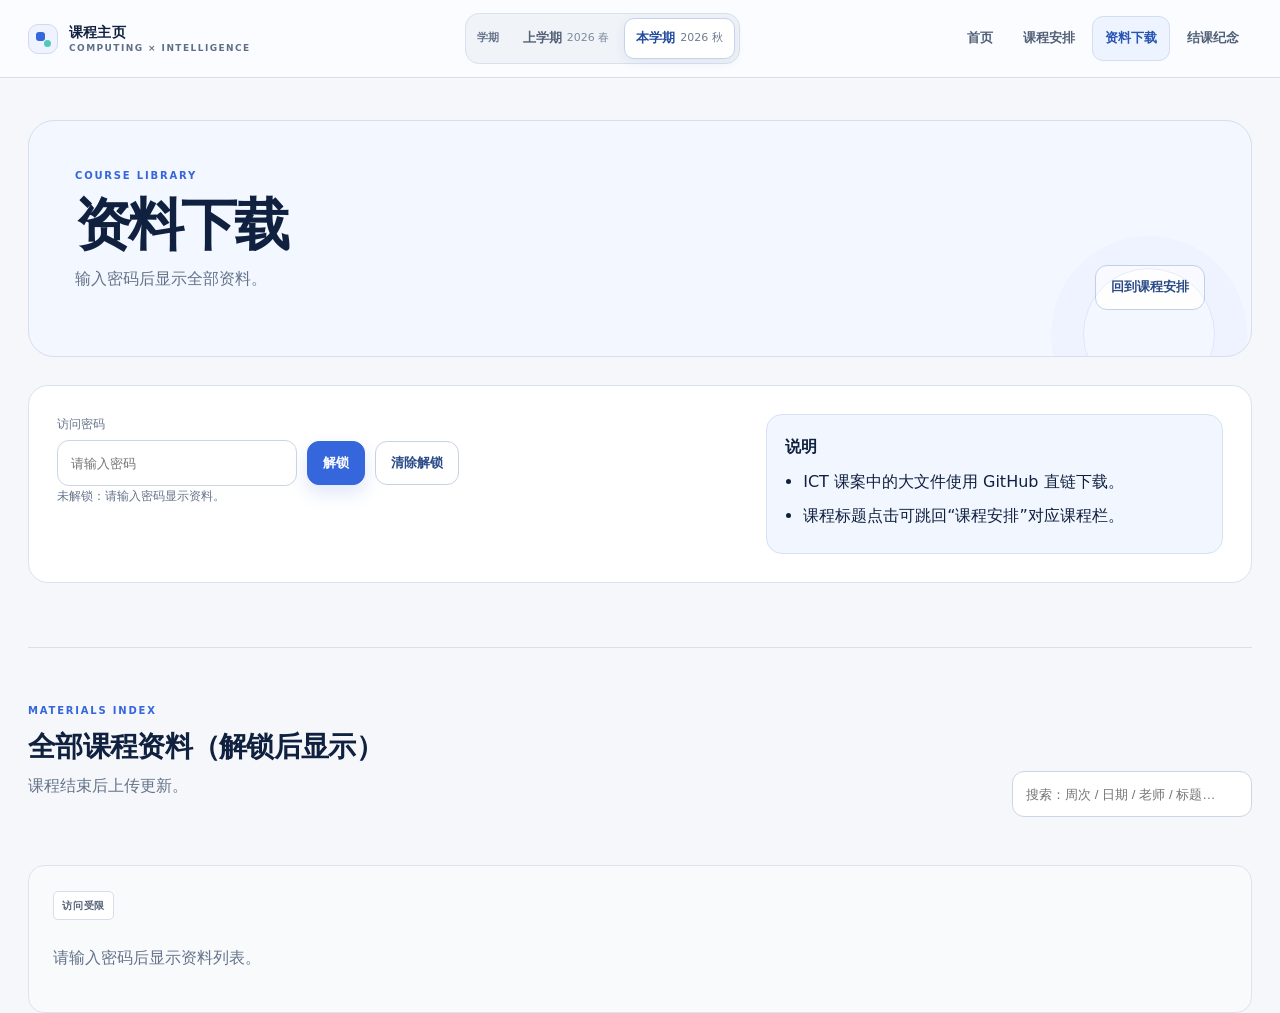
==== commit 208a39f8: "update new semester class schedule 2" ====
--- a/downloads.html
+++ b/downloads.html
@@ -14,7 +14,7 @@
   <meta name="twitter:image" content="https://ai-class-shiyilongyue.github.io/assets/img/og-2026-fall-light.png" />
   <title>资料下载｜计算思维与人工智能</title>
   <link rel="stylesheet" href="assets/css/styles.css?v=20260901" />
-  <link rel="stylesheet" href="assets/css/premium.css?v=20260901-light2" />
+  <link rel="stylesheet" href="assets/css/premium.css?v=20260901-photo2" />
 </head>
 <body data-page="downloads" data-base="">
   <header class="topbar">
@@ -91,11 +91,11 @@
   </main>
 
   <script defer src="assets/js/data.js"></script>
-  <script defer src="assets/js/data-semester-2.js?v=20260901-reschedule"></script>
+  <script defer src="assets/js/data-semester-2.js?v=20260901-teacher-order"></script>
   <script defer src="assets/data/download-gate.js"></script>
   <script defer src="assets/data/ict-meetings.js"></script>
   <script defer src="assets/data/ict-lesson-plans.js"></script>
   <script defer src="config.local.js"></script>
-  <script defer src="assets/js/main.js?v=20260901-light2"></script>
+  <script defer src="assets/js/main.js?v=20260901-editorial4"></script>
 </body>
 </html>
--- a/assets/css/premium.css
+++ b/assets/css/premium.css
@@ -982,3 +982,1440 @@
 @media (prefers-reduced-motion: reduce){
   .nav-link::after{ transition: none; }
 }
+
+/* --------------------------------------------------------------------------
+   Light editorial direction · 2026-09
+   The newest layer stays at the end of this file so future visual adjustments
+   remain separate from course content and page behavior.
+   -------------------------------------------------------------------------- */
+
+:root{
+  --paper: #f5f7fb;
+  --surface: #ffffff;
+  --surface-blue: #edf3ff;
+  --surface-mint: #edfaf7;
+  --ink: #10213f;
+  --ink-2: #274162;
+  --muted: #65748a;
+  --electric: #3566dc;
+  --electric-dark: #2856c1;
+  --aqua-dark: #138f83;
+  --line-premium: #dce4ef;
+  --shadow-lift: 0 12px 34px rgba(40, 67, 116, .06);
+  --shadow-card: 0 4px 16px rgba(40, 67, 116, .045);
+}
+
+body{ background: var(--paper); }
+
+.container{
+  width: min(1240px, calc(100% - 56px));
+  margin-top: 42px;
+}
+
+.hero.hero-banner{
+  isolation: isolate;
+  min-height: clamp(510px, 68vh, 550px);
+  grid-template-columns: minmax(0, 1.08fr) minmax(390px, .92fr);
+  align-items: stretch;
+  gap: clamp(36px, 5vw, 72px);
+  padding: clamp(38px, 5vw, 70px);
+  overflow: hidden;
+  border: 1px solid rgba(188, 202, 225, .72);
+  border-top: 1px solid rgba(188, 202, 225, .72);
+  border-radius: 32px;
+  background: #ffffff !important;
+  box-shadow: var(--shadow-lift);
+}
+
+.hero.hero-banner::before{
+  content: "";
+  position: absolute;
+  top: -160px;
+  right: -120px;
+  z-index: -1;
+  width: 520px;
+  height: 520px;
+  border: 1px solid rgba(53,102,220,.10);
+  border-radius: 50%;
+  box-shadow:
+    0 0 0 58px rgba(53,102,220,.025),
+    0 0 0 116px rgba(19,143,131,.018);
+  pointer-events: none;
+}
+
+.hero.hero-banner::after{
+  content: "AI / 26";
+  right: 34px;
+  bottom: -14px;
+  z-index: -1;
+  color: rgba(53,102,220,.045);
+  font-size: clamp(82px, 11vw, 154px);
+  font-weight: 850;
+  letter-spacing: -.08em;
+}
+
+.hero-left{
+  display: flex;
+  max-width: 720px;
+  flex-direction: column;
+  justify-content: center;
+}
+
+.hero-eyebrow-row{
+  display: flex;
+  align-items: center;
+  gap: 12px;
+  margin-bottom: 28px;
+}
+
+.hero-flag{
+  display: flex;
+  margin: 0;
+}
+
+.hero-flag-img{
+  width: auto;
+  height: 42px;
+  padding: 4px 7px;
+  border-color: #d9e2ef;
+  border-radius: 10px;
+  background: rgba(255,255,255,.92);
+}
+
+.hero-term{
+  width: fit-content;
+  margin: 0;
+  padding: 8px 12px;
+  color: #14796f;
+  border: 1px solid #b9dfd8;
+  border-radius: 999px;
+  background: var(--surface-mint);
+  font-size: 12px;
+  font-weight: 750;
+}
+
+.hero .kicker{
+  margin-bottom: 12px;
+  color: var(--electric);
+  font-size: 11px;
+  font-weight: 850;
+  letter-spacing: .17em;
+}
+
+.hero-left h1{
+  max-width: 760px;
+  margin: 0 0 18px;
+  font-size: clamp(50px, 5.4vw, 72px);
+  font-weight: 780;
+  line-height: 1.02;
+  letter-spacing: -.065em;
+}
+
+.hero-left > .muted{
+  max-width: 640px;
+  margin: 0;
+  color: #607089;
+  font-size: 17px;
+  line-height: 1.85;
+}
+
+.hero .chips{
+  display: grid;
+  grid-template-columns: repeat(2, minmax(0, 1fr));
+  gap: 9px;
+  max-width: 650px;
+  margin: 28px 0 0;
+}
+
+.hero .chip{
+  min-width: 0;
+  padding: 10px 12px;
+  border-color: #dce4ef;
+  border-radius: 12px;
+  background: rgba(255,255,255,.78);
+}
+
+.hero-actions{
+  gap: 10px;
+  margin-top: 22px;
+}
+
+.hero .btn{
+  min-height: 46px;
+  padding-inline: 17px;
+  border-radius: 12px;
+}
+
+.hero .btn:not(.btn-ghost)::after{
+  content: "→";
+  margin-left: 8px;
+  font-size: 13px;
+}
+
+.hero-right{
+  display: flex;
+  align-self: stretch;
+  align-items: center;
+}
+
+.hero-journey{
+  width: 100%;
+  padding: clamp(24px, 3vw, 34px);
+  border: 1px solid rgba(191, 206, 229, .78);
+  border-radius: 26px;
+  background: #f7f9fd;
+  box-shadow: none;
+  backdrop-filter: none;
+}
+
+.hero-journey-head{
+  display: flex;
+  align-items: center;
+  justify-content: space-between;
+  gap: 16px;
+  padding-bottom: 16px;
+  color: #718097;
+  border-bottom: 1px solid #dfe7f1;
+  font-size: 10px;
+  font-weight: 850;
+  letter-spacing: .14em;
+  text-transform: uppercase;
+}
+
+.hero-path{
+  display: grid;
+  gap: 0;
+  margin: 6px 0 22px;
+  padding: 0;
+  list-style: none;
+}
+
+.hero-path li{
+  display: grid;
+  grid-template-columns: 42px minmax(0, 1fr);
+  gap: 14px;
+  align-items: center;
+  min-height: 76px;
+  border-bottom: 1px solid #e4eaf2;
+}
+
+.hero-path-no{
+  display: grid;
+  width: 34px;
+  height: 34px;
+  place-items: center;
+  color: var(--electric);
+  border: 1px solid #cbd9f4;
+  border-radius: 10px;
+  background: #f1f5ff;
+  font-size: 10px;
+  font-weight: 850;
+}
+
+.hero-path strong,
+.hero-path small{
+  display: block;
+}
+
+.hero-path strong{
+  margin-bottom: 2px;
+  color: var(--ink);
+  font-size: 15px;
+}
+
+.hero-path small{
+  color: #728097;
+  font-size: 11px;
+}
+
+.hero-collaboration-title{
+  display: flex;
+  align-items: center;
+  gap: 9px;
+  margin-bottom: 10px;
+  color: var(--ink-2);
+  font-size: 11px;
+  font-weight: 750;
+}
+
+.hero-collaboration-title span{
+  color: #8a96a8;
+  font-size: 9px;
+  font-weight: 800;
+  letter-spacing: .11em;
+  text-transform: uppercase;
+}
+
+.hero .logos{
+  gap: 8px;
+  margin: 0;
+}
+
+.hero .logos::before{ display: none; }
+
+.hero.hero-banner .logo-box{
+  min-height: 88px;
+  padding: 10px;
+  justify-content: center;
+  gap: 5px;
+  border-color: #e0e6ef;
+  border-radius: 14px;
+  background: #ffffff;
+}
+
+.hero.hero-banner .logo-img{
+  width: 100%;
+  height: 48px;
+}
+
+.hero .logo-label{
+  overflow: hidden;
+  max-width: 100%;
+  color: #718097;
+  font-size: 8px;
+  line-height: 1.3;
+  text-align: center;
+  text-overflow: ellipsis;
+  white-space: nowrap;
+}
+
+@media (max-width: 980px){
+  .container{ width: min(100% - 36px, 1240px); }
+  .hero.hero-banner{
+    min-height: auto;
+    grid-template-columns: 1fr;
+  }
+  .hero-left{ max-width: none; }
+  .hero-right{ width: 100%; }
+  .hero-journey{ max-width: none; }
+}
+
+@media (max-width: 640px){
+  .container{ width: min(100% - 20px, 1240px); margin-top: 16px; }
+  .hero.hero-banner{
+    gap: 28px;
+    padding: 24px 20px;
+    border-radius: 22px;
+  }
+  .hero-eyebrow-row{
+    align-items: flex-start;
+    flex-direction: column;
+    gap: 10px;
+    margin-bottom: 24px;
+  }
+  .hero-left h1{ font-size: clamp(42px, 13vw, 56px); }
+  .hero-left > .muted{ font-size: 15px; }
+  .hero .chips{ grid-template-columns: 1fr; }
+  .hero-journey{ padding: 20px; border-radius: 20px; }
+  .hero .logos{ grid-template-columns: 1fr 1fr; }
+}
+
+/* Shell and controls */
+
+::selection{
+  color: var(--ink);
+  background: #cfe0ff;
+}
+
+.topbar{
+  min-height: 78px;
+  gap: 18px;
+  padding: 12px max(28px, calc((100vw - 1240px) / 2));
+  border-bottom: 1px solid rgba(205, 215, 229, .78);
+  background: rgba(250, 252, 255, .90);
+  box-shadow: 0 8px 28px rgba(31, 55, 94, .045);
+  backdrop-filter: blur(18px) saturate(140%);
+}
+
+.brand{
+  gap: 11px;
+  flex: 0 0 auto;
+}
+
+.brand-dot{
+  position: relative;
+  width: 30px;
+  height: 30px;
+  border: 1px solid #cedaf0;
+  border-radius: 10px;
+  background: #eef3ff;
+}
+
+.brand-dot::before,
+.brand-dot::after{
+  content: "";
+  position: absolute;
+}
+
+.brand-dot::before{
+  top: 7px;
+  left: 7px;
+  width: 9px;
+  height: 9px;
+  border-radius: 3px;
+  background: var(--electric);
+}
+
+.brand-dot::after{
+  right: 6px;
+  bottom: 6px;
+  width: 7px;
+  height: 7px;
+  border-radius: 50%;
+  background: #50c9b8;
+}
+
+#brandTitle{
+  gap: 5px;
+  font-size: 14px;
+  font-weight: 780;
+}
+
+#brandTitle::after{
+  color: #7e8ca1;
+  font-size: 9px;
+  letter-spacing: .16em;
+}
+
+.term-switcher{
+  min-height: 48px;
+  margin-left: auto;
+  padding: 4px;
+  border-color: #d8e1ed;
+  border-radius: 14px;
+  background: #f0f3f8;
+}
+
+.term-switcher-label{
+  padding: 0 7px;
+  font-size: 11px;
+}
+
+.term-option{
+  min-height: 40px;
+  padding: 8px 11px;
+  border-radius: 10px;
+}
+
+.term-option.is-active{
+  color: #234b9f;
+  border-color: #c4d3ef;
+  background: #ffffff;
+  box-shadow: 0 3px 12px rgba(45, 79, 135, .08);
+}
+
+.term-option-sub{
+  color: #8390a3;
+}
+
+.nav{
+  flex: 0 0 auto;
+  gap: 4px;
+}
+
+.nav-link{
+  min-height: 42px;
+  padding: 10px 12px;
+  border: 1px solid transparent;
+  border-radius: 11px;
+  font-size: 13px;
+}
+
+.nav-link::after{ display: none; }
+
+.nav-link:hover{
+  color: var(--ink);
+  border-color: #e0e6ef;
+  background: rgba(255,255,255,.86);
+}
+
+.nav-link.is-active{
+  color: #2855b4;
+  border-color: #d3def2;
+  background: #edf3ff;
+}
+
+.card{
+  border-color: rgba(211, 221, 234, .9);
+  border-radius: 24px;
+  background: rgba(255,255,255,.94);
+  box-shadow: var(--shadow-card);
+}
+
+.btn{
+  min-height: 44px;
+  padding: 10px 15px;
+  border-color: var(--electric);
+  border-radius: 12px;
+  background: var(--electric);
+  box-shadow: 0 8px 18px rgba(53, 102, 220, .16);
+  font-size: 13px;
+  font-weight: 750;
+}
+
+.btn:hover{
+  border-color: var(--electric-dark);
+  background: var(--electric-dark);
+  box-shadow: 0 10px 22px rgba(40, 86, 193, .18);
+  transform: translateY(-1px);
+}
+
+.btn-ghost,
+.hero .btn-ghost{
+  color: #294a87;
+  border-color: #c5d2e6;
+  background: rgba(255,255,255,.9);
+  box-shadow: none;
+}
+
+.btn-ghost:hover,
+.hero .btn-ghost:hover{
+  color: #214179;
+  border-color: #aebfdb;
+  background: #f3f7ff;
+}
+
+.btn-link{
+  display: inline-flex;
+  min-height: 44px;
+  align-items: center;
+  justify-content: center;
+  gap: 6px;
+  padding: 10px 8px;
+  color: #49617f;
+  font-size: 13px;
+  font-weight: 720;
+  transition: color .16s ease, transform .16s ease;
+}
+
+.btn-link:hover{
+  color: var(--electric);
+  transform: translateX(2px);
+}
+
+.hero .chips{
+  gap: 0;
+  overflow: hidden;
+  border: 1px solid #dce4ef;
+  border-radius: 16px;
+  background: rgba(255,255,255,.66);
+}
+
+.hero .chip{
+  align-items: flex-start;
+  flex-direction: column;
+  gap: 2px;
+  padding: 11px 13px;
+  border: 0;
+  border-radius: 0;
+  background: transparent;
+}
+
+.hero .chip:nth-child(odd){ border-right: 1px solid #e1e7f0; }
+.hero .chip:nth-child(-n + 2){ border-bottom: 1px solid #e1e7f0; }
+.hero .chip-k{ font-size: 10px; letter-spacing: .06em; }
+.hero .chip-v{ font-size: 11px; line-height: 1.45; }
+
+/* Home sections */
+
+.term-overview{
+  grid-template-columns: minmax(0, .78fr) minmax(520px, 1.22fr);
+  gap: clamp(30px, 4vw, 54px);
+  margin-top: 28px;
+  padding: clamp(32px, 4vw, 48px);
+  border-color: rgba(211, 221, 234, .9);
+  border-radius: 26px;
+  background: rgba(255,255,255,.94);
+  box-shadow: var(--shadow-card);
+}
+
+.term-overview-copy h2{
+  margin-bottom: 13px;
+  font-size: clamp(26px, 2.4vw, 32px);
+}
+
+.term-overview-copy p{
+  color: #68778d;
+  line-height: 1.8;
+}
+
+.section-kicker{
+  margin-bottom: 10px;
+  color: var(--electric);
+  font-size: 10px;
+  letter-spacing: .18em;
+}
+
+.term-overview-options{
+  grid-template-columns: repeat(auto-fit, minmax(230px, 1fr));
+  gap: 12px;
+}
+
+.term-overview-card,
+.term-overview-card.is-active{
+  min-height: 164px;
+  grid-column: auto;
+  padding: 20px;
+  border-color: #dde4ee;
+  border-radius: 18px;
+  background: #f8fafc;
+  transition: border-color .18s ease, background .18s ease, transform .18s ease, box-shadow .18s ease;
+}
+
+.term-overview-card:hover{
+  border-color: #aebfe0;
+  background: #ffffff;
+  box-shadow: 0 10px 24px rgba(42, 69, 113, .08);
+  transform: translateY(-2px);
+}
+
+.term-overview-card.is-active{
+  border-color: #b6c9ed;
+  background: #edf3ff;
+}
+
+.term-overview-card.is-active::before{
+  height: 3px;
+  background: linear-gradient(90deg, var(--electric), #5fcbb9);
+}
+
+.term-overview-number{
+  color: #b7c1d0;
+  font-size: 24px;
+}
+
+.term-overview-role{ margin-top: 6px; }
+
+.term-overview-status{
+  min-height: 24px;
+  padding: 4px 8px;
+  border-radius: 999px;
+  font-size: 9px;
+}
+
+.term-overview-card strong{ font-size: 16px; }
+.term-overview-date{ margin-top: 2px; font-size: 11px; }
+.term-overview-count{ font-size: 11px; }
+
+.home-info-grid{
+  gap: 20px;
+  margin-top: 24px;
+}
+
+.home-info-grid > .card{
+  min-height: 100%;
+  padding: clamp(30px, 3.5vw, 44px);
+  border-color: rgba(211, 221, 234, .9);
+  border-radius: 24px;
+  box-shadow: var(--shadow-card);
+}
+
+.course-summary-card{
+  background:
+    radial-gradient(circle at 100% 0, rgba(94,139,235,.15), transparent 16rem),
+    linear-gradient(145deg, #f8fbff, #edf3ff);
+}
+
+.course-summary-card > .muted{
+  max-width: 68ch;
+  font-size: 15px;
+  line-height: 1.9;
+}
+
+.course-summary-card .hr{ margin: 26px 0 22px; }
+
+.course-summary-card .bullets{
+  grid-template-columns: repeat(3, minmax(0, 1fr));
+  gap: 9px;
+  margin-top: 14px;
+}
+
+.course-summary-card .bullets li{
+  min-height: 106px;
+  padding: 16px 14px 14px 32px;
+  border: 1px solid rgba(205, 218, 238, .9);
+  border-radius: 14px;
+  background: rgba(255,255,255,.72);
+  font-size: 12px;
+  line-height: 1.7;
+}
+
+.course-summary-card .bullets li::before{
+  top: 22px;
+  left: 15px;
+  width: 7px;
+  height: 7px;
+  border-radius: 50%;
+}
+
+.partner-card{
+  background:
+    radial-gradient(circle at 100% 100%, rgba(80,201,184,.11), transparent 16rem),
+    #ffffff;
+}
+
+.partner-card h2{
+  position: relative;
+  padding-left: 15px;
+  font-size: 18px;
+}
+
+.partner-card h2::before{
+  content: "";
+  position: absolute;
+  top: .26em;
+  bottom: .2em;
+  left: 0;
+  width: 4px;
+  border-radius: 999px;
+  background: #55c6b5;
+}
+
+.partner-card p{
+  color: #68778d;
+  font-size: 13px;
+  line-height: 1.82;
+}
+
+.partner-card .hr{ margin: 26px 0; }
+
+.faculty-section{
+  margin-top: 24px;
+  padding: clamp(32px, 4vw, 46px);
+  border: 1px solid rgba(211, 221, 234, .9);
+  border-radius: 26px;
+  background: rgba(255,255,255,.94);
+  box-shadow: var(--shadow-card);
+}
+
+.faculty-section .section-head h2{
+  margin-bottom: 7px;
+  font-size: clamp(26px, 2.4vw, 32px);
+}
+
+.teacher-grid{
+  gap: 12px;
+  margin-top: 24px;
+}
+
+.teacher-card{
+  min-height: 112px;
+  padding: 17px;
+  border-color: #dde5ef;
+  border-radius: 16px;
+  background: #fbfcfe;
+  box-shadow: none;
+}
+
+.teacher-card::after{
+  top: 14px;
+  right: 15px;
+  display: grid;
+  width: 26px;
+  height: 26px;
+  place-items: center;
+  color: #91a0b5;
+  border: 1px solid #e0e6ef;
+  border-radius: 50%;
+  background: #ffffff;
+}
+
+.teacher-card:hover{
+  border-color: #b3c5e5;
+  background: #ffffff;
+  box-shadow: 0 12px 28px rgba(41, 69, 114, .09);
+  transform: translateY(-2px);
+}
+
+.avatar{
+  width: 64px;
+  height: 64px;
+  flex-basis: 64px;
+  border-color: #dbe3ee;
+  border-radius: 16px;
+}
+
+.avatar img{ border-radius: 16px; }
+.teacher-name{ margin-bottom: 4px; font-size: 15px; }
+.teacher-meta .small{ color: #718097; font-size: 11px; line-height: 1.5; }
+
+/* Inner page headers and content surfaces */
+
+body[data-page="schedule"] .container,
+body[data-page="downloads"] .container,
+body[data-page="teacher"] .container,
+body[data-page="memory"] .container{
+  margin-top: 42px;
+}
+
+body[data-page="schedule"] .container > .card,
+body[data-page="downloads"] .container > .card,
+body[data-page="teacher"] .container > .card{
+  box-shadow: none;
+}
+
+body[data-page="schedule"] .container > .card:first-child > .section-head,
+body[data-page="downloads"] .container > .card:first-child > .section-head{
+  position: relative;
+  overflow: hidden;
+  padding: clamp(30px, 4vw, 46px);
+  border: 1px solid #d5dfed;
+  border-radius: 26px;
+  background:
+    radial-gradient(circle at 94% 0, rgba(82, 198, 181, .13), transparent 18rem),
+    linear-gradient(140deg, #ffffff, #edf3ff);
+  box-shadow: var(--shadow-card);
+}
+
+body[data-page="schedule"] .container > .card:first-child > .section-head::after,
+body[data-page="downloads"] .container > .card:first-child > .section-head::after{
+  content: "";
+  position: absolute;
+  right: 36px;
+  bottom: -44px;
+  width: 130px;
+  height: 130px;
+  border: 1px solid rgba(53,102,220,.12);
+  border-radius: 50%;
+  box-shadow: 0 0 0 32px rgba(53,102,220,.025);
+  pointer-events: none;
+}
+
+body[data-page="schedule"] .container > .card:first-child > .section-head h1,
+body[data-page="downloads"] .container > .card:first-child > .section-head h1{
+  font-size: clamp(38px, 4.4vw, 56px);
+  letter-spacing: -.055em;
+}
+
+body[data-page="schedule"] .container > .card + .card,
+body[data-page="downloads"] .container > .card + .card,
+body[data-page="teacher"] .container > .card + .card{
+  margin-top: 64px;
+  padding-top: 54px;
+  border-top-color: #d7e0ec;
+}
+
+.section-head{ gap: 28px; }
+.section-head > div:first-child > .muted{ line-height: 1.8; }
+
+.hint{
+  position: relative;
+  z-index: 1;
+  gap: 11px;
+  padding: 10px 13px;
+  border-color: #d7e0ec;
+  border-radius: 12px;
+  background: rgba(255,255,255,.82);
+  font-size: 11px;
+}
+
+.input{
+  min-height: 46px;
+  border-color: #cbd6e5;
+  border-radius: 12px;
+  background: #ffffff;
+}
+
+.calendar-wrap{
+  gap: 18px;
+  margin-top: 28px;
+}
+
+.cal-month-wrap{
+  overflow: hidden;
+  border-color: #dbe3ed;
+  border-radius: 20px;
+  background: #ffffff;
+  box-shadow: 0 9px 26px rgba(39, 66, 108, .07);
+}
+
+.cal-head{
+  padding: 18px 18px 14px;
+  border-bottom-color: #dfe6ef;
+  background: linear-gradient(135deg, #f7f9fd, #edf3ff);
+}
+
+.cal-month{
+  font-size: 19px;
+  letter-spacing: -.02em;
+}
+
+.cal-grid{
+  margin: 10px;
+  background: #e5eaf1;
+}
+
+.cal-cell{ min-height: 72px; }
+.cal-cell.is-wed{ box-shadow: inset 0 -2px #e7bd78; }
+.cal-cell.is-course{
+  background: #eaf8f5;
+  box-shadow: inset 3px 0 #3fb5a6;
+}
+.cal-tag{ border-radius: 7px; }
+
+.lesson-list{
+  gap: 12px;
+  margin-top: 24px;
+}
+
+.lesson-card{
+  padding: 24px 26px;
+  border-color: #dce4ee;
+  border-radius: 18px;
+  background: #ffffff;
+  box-shadow: 0 7px 22px rgba(39, 66, 108, .055);
+  transition: border-color .18s ease, box-shadow .18s ease, transform .18s ease;
+}
+
+.lesson-card:hover{
+  border-color: #bdcce3;
+  box-shadow: 0 12px 30px rgba(39, 66, 108, .08);
+  transform: translateY(-1px);
+}
+
+.lesson-card::before{
+  width: 4px;
+  border-radius: 4px 0 0 4px;
+  background: var(--electric);
+}
+
+.lesson-card.is-tbd{ background: #ffffff; }
+.lesson-card.is-tbd::before{ background: #d39b46; }
+.lesson-card-memory{ background: #f6f9ff; }
+.lesson-title{ font-size: 19px; letter-spacing: -.015em; }
+.lesson-summary{ max-width: 66ch; }
+.lesson-right .btn{ min-width: 104px; }
+
+/* Downloads */
+
+.gate{
+  gap: 24px;
+  margin-top: 28px;
+  padding: 28px;
+  border-color: #dbe3ee;
+  border-radius: 20px;
+  background: #ffffff;
+  box-shadow: var(--shadow-card);
+}
+
+.gate-right.card-soft{
+  border-color: #d5e2f3;
+  border-radius: 16px;
+  background: #f1f6ff;
+}
+
+.locked{
+  border-color: #dce4ee;
+  border-radius: 16px;
+  background: #f8fafc;
+}
+
+.downloads-list{ border-top-color: #dce4ee; }
+.dl-block{ border-bottom-color: #dce4ee; }
+.dl-summary{ min-height: 76px; }
+
+/* Teacher profiles */
+
+body[data-page="teacher"] .container > .card:first-child{
+  padding: clamp(34px, 4.8vw, 58px);
+  overflow: hidden;
+  border: 1px solid #d4dfed;
+  border-top: 1px solid #d4dfed;
+  border-radius: 28px;
+  background:
+    radial-gradient(circle at 96% 0, rgba(80,201,184,.14), transparent 20rem),
+    linear-gradient(135deg, #ffffff, #edf3ff);
+  box-shadow: var(--shadow-lift);
+}
+
+.teacher-profile{
+  grid-template-columns: 280px minmax(0, 1fr);
+  gap: clamp(34px, 5vw, 64px);
+}
+
+.teacher-photo{
+  overflow: hidden;
+  border-color: #d4deeb;
+  border-radius: 22px;
+  background: #ffffff;
+  box-shadow: 0 16px 40px rgba(37, 64, 106, .10);
+}
+
+.teacher-photo img{ height: 310px; }
+.teacher-h1{ font-size: clamp(46px, 5vw, 66px); }
+.teacher-bio{ max-width: 66ch; font-size: 15px; }
+
+.research-block,
+.research-block + .research-block{
+  padding-top: 20px;
+  border-top-color: #cdd8e8;
+}
+
+.teacher-lesson-block{
+  border-color: #dce4ee;
+  border-radius: 18px;
+  box-shadow: 0 7px 22px rgba(39, 66, 108, .055);
+}
+
+/* Memory */
+
+.memory-hero{
+  padding: clamp(36px, 5vw, 60px);
+  overflow: hidden;
+  border: 1px solid #d4dfed;
+  border-top: 1px solid #d4dfed;
+  border-radius: 28px;
+  background:
+    radial-gradient(circle at 94% 8%, rgba(80,201,184,.14), transparent 20rem),
+    linear-gradient(135deg, #ffffff, #edf3ff);
+  box-shadow: var(--shadow-lift);
+}
+
+.memory-feature{
+  border-color: #d7e1ee;
+  border-radius: 22px;
+  box-shadow: 0 14px 36px rgba(39, 66, 108, .08);
+}
+
+.memory-stat{ border-radius: 12px; }
+.memory-photo{ border-radius: 16px; }
+
+.footer{
+  margin-top: 58px;
+  padding: 26px 4px;
+  border-top-color: #d7e0ec;
+  color: #78869a;
+}
+
+.btn-link:focus-visible{
+  outline: 3px solid rgba(53,102,220,.30);
+  outline-offset: 3px;
+  border-radius: 8px;
+}
+
+@media (max-width: 1100px){
+  .term-switcher-label,
+  .term-option-sub{ display: none; }
+  .course-summary-card .bullets{ grid-template-columns: 1fr; }
+  .course-summary-card .bullets li{ min-height: auto; }
+}
+
+@media (max-width: 900px){
+  .topbar{ padding-inline: 18px; }
+  .nav{
+    order: 3;
+    width: 100%;
+    padding-top: 4px;
+    border-top: 1px solid #e2e7ef;
+  }
+  .term-overview{ grid-template-columns: 1fr; }
+  .term-overview-options{ grid-template-columns: repeat(2, minmax(0, 1fr)); }
+  .course-summary-card .bullets{ grid-template-columns: repeat(3, minmax(0, 1fr)); }
+  .teacher-profile{ grid-template-columns: 220px minmax(0, 1fr); }
+  .teacher-photo img{ height: 250px; }
+}
+
+@media (max-width: 700px){
+  .course-summary-card .bullets{ grid-template-columns: 1fr; }
+  .course-summary-card .bullets li{ min-height: auto; }
+  .term-overview-options{ grid-template-columns: 1fr; }
+  .teacher-profile{ grid-template-columns: 1fr; }
+  .teacher-photo{ max-width: 230px; }
+}
+
+@media (max-width: 640px){
+  .topbar{ padding-inline: 10px; }
+  .brand-dot{ width: 27px; height: 27px; }
+  .term-switcher{ min-height: 44px; }
+  .term-option{ min-height: 36px; padding: 7px 9px; }
+  .nav{ gap: 2px; }
+  .nav-link{ min-height: 40px; padding: 8px 9px; font-size: 12px; }
+  .hero .chips{ grid-template-columns: 1fr; }
+  .hero .chip:nth-child(odd){ border-right: 0; }
+  .hero .chip:nth-child(-n + 3){ border-bottom: 1px solid #e1e7f0; }
+  .hero-actions{
+    display: grid;
+    grid-template-columns: 1fr 1fr;
+  }
+  .hero-actions .btn:first-child{ grid-column: 1 / -1; }
+  .hero-actions .btn-link{ width: 100%; }
+  .term-overview,
+  .home-info-grid > .card,
+  .faculty-section{ border-radius: 20px; }
+  .faculty-section{ padding: 26px 20px; }
+  body[data-page="schedule"] .container > .card:first-child > .section-head,
+  body[data-page="downloads"] .container > .card:first-child > .section-head{
+    padding: 28px 22px;
+    border-radius: 22px;
+  }
+  .hint{ align-items: flex-start; }
+  .lesson-card{ padding: 20px; }
+  .gate{ padding: 20px; border-radius: 18px; }
+  body[data-page="teacher"] .container > .card:first-child,
+  .memory-hero{
+    padding: 28px 22px;
+    border-radius: 22px;
+  }
+}
+
+@media (max-width: 420px){
+  .hero .logos{ grid-template-columns: 1fr; }
+  .hero-actions{ grid-template-columns: 1fr; }
+  .hero-actions .btn:first-child{ grid-column: auto; }
+}
+
+@media (prefers-reduced-motion: reduce){
+  .btn,
+  .btn-link,
+  .teacher-card,
+  .lesson-card,
+  .term-overview-card{ transition: none; }
+  .btn:hover,
+  .btn-link:hover,
+  .teacher-card:hover,
+  .lesson-card:hover,
+  .term-overview-card:hover{ transform: none; }
+}
+
+/* Flat finish: pale surfaces, crisp borders, and restrained depth. */
+
+.card,
+.term-overview,
+.home-info-grid > .card,
+.faculty-section,
+.cal-month-wrap,
+.lesson-card,
+.gate,
+.teacher-lesson-block,
+.memory-feature{
+  box-shadow: none;
+}
+
+.hero.hero-banner{ box-shadow: var(--shadow-lift); }
+
+.topbar{
+  background: #fafcff;
+  box-shadow: none;
+  backdrop-filter: none;
+}
+
+.teacher-photo{ box-shadow: none; }
+
+.course-summary-card{ background: #edf3ff; }
+
+body[data-page="schedule"] .container > .card:first-child > .section-head,
+body[data-page="downloads"] .container > .card:first-child > .section-head,
+body[data-page="teacher"] .container > .card:first-child,
+.memory-hero{
+  background: #f3f7ff;
+  box-shadow: none;
+}
+
+.term-overview-card:hover,
+.teacher-card:hover,
+.lesson-card:hover{
+  box-shadow: none;
+  transform: none;
+}
+
+#brandTitle::after,
+.term-option-sub,
+.hero-journey-head,
+.hero-path small,
+.hero-collaboration-title span,
+.hero .logo-label{
+  color: #5f6f86;
+}
+
+.hero .logo-label{ font-size: 10px; }
+
+@media (max-width: 640px){
+  .term-option{ min-height: 44px; padding: 8px 10px; }
+  .nav-link{ min-height: 44px; padding: 9px 10px; }
+}
+
+/* Campus image direction: school.webp with a readability-first gradient. */
+
+:root{
+  --school-coral: #b85f51;
+  --school-green: #357c6a;
+}
+
+body[data-page="home"]{
+  background: linear-gradient(180deg, #f1f5f8 0, #f8f8f5 680px, #f5f7fb 100%);
+}
+
+.hero.hero-banner{
+  border-color: rgba(175, 190, 183, .76);
+  background-image:
+    linear-gradient(
+      90deg,
+      rgba(255,255,253,.99) 0%,
+      rgba(255,255,253,.97) 36%,
+      rgba(250,253,250,.84) 56%,
+      rgba(247,251,248,.50) 74%,
+      rgba(244,249,246,.20) 100%
+    ),
+    linear-gradient(180deg, rgba(255,255,255,.08), rgba(26,72,57,.12)),
+    url("../img/school.webp") !important;
+  background-position: center, center, 57% 49%;
+  background-size: cover, cover, cover;
+  background-repeat: no-repeat;
+  box-shadow: 0 16px 42px rgba(37, 67, 55, .10);
+}
+
+.hero.hero-banner::before,
+.hero.hero-banner::after{
+  display: none;
+}
+
+.hero-left{
+  position: relative;
+  z-index: 1;
+}
+
+.hero .kicker{ color: #2f5dbd; }
+
+.hero-term{
+  color: #246e60;
+  border-color: rgba(92, 151, 133, .34);
+  background: rgba(244, 253, 249, .92);
+}
+
+.hero-flag-img,
+.hero .chips{
+  background: rgba(255,255,255,.84);
+}
+
+.hero .chips{
+  border-color: rgba(193, 205, 199, .82);
+  backdrop-filter: blur(6px);
+}
+
+.hero .chip:nth-child(odd),
+.hero .chip:nth-child(-n + 2){
+  border-color: rgba(207, 217, 212, .86);
+}
+
+.hero-right{
+  position: relative;
+  z-index: 1;
+}
+
+.hero-journey{
+  max-width: 430px;
+  margin-left: auto;
+  border-color: rgba(255,255,255,.76);
+  background: rgba(255,255,255,.86);
+  box-shadow: 0 12px 34px rgba(31, 66, 53, .10);
+  backdrop-filter: blur(10px) saturate(115%);
+}
+
+.hero-path-no{
+  color: #9f4d42;
+  border-color: #e3c3bd;
+  background: #fff4f1;
+}
+
+.hero.hero-banner .logo-box{
+  border-color: rgba(208, 218, 213, .88);
+  background: rgba(255,255,255,.86);
+}
+
+.term-overview-card.is-active::before{
+  background: linear-gradient(90deg, var(--electric), var(--school-coral));
+}
+
+.course-summary-card{
+  background: linear-gradient(145deg, #f3f7ff, #f3f8f5);
+}
+
+.partner-card h2::before{ background: var(--school-coral); }
+
+@media (max-width: 980px){
+  .hero.hero-banner{
+    background-image:
+      linear-gradient(180deg, rgba(255,255,253,.98) 0%, rgba(255,255,253,.94) 52%, rgba(247,251,248,.78) 100%),
+      linear-gradient(180deg, rgba(255,255,255,.06), rgba(26,72,57,.10)),
+      url("../img/school.webp") !important;
+    background-position: center, center, 62% 50%;
+  }
+  .hero-journey{
+    max-width: none;
+    margin-left: 0;
+  }
+}
+
+@media (max-width: 640px){
+  .hero.hero-banner{
+    background-image:
+      linear-gradient(180deg, rgba(255,255,253,.985) 0%, rgba(255,255,253,.95) 58%, rgba(247,251,248,.82) 100%),
+      url("../img/school.webp") !important;
+    background-position: center, 66% center;
+  }
+  .hero .chips{ backdrop-filter: none; }
+  .hero-journey{
+    background: rgba(255,255,255,.90);
+    box-shadow: none;
+    backdrop-filter: blur(6px);
+  }
+}
+
+/* Final campus composition: image lives in a controlled gradient layer. */
+
+.hero.hero-banner{
+  background: #ffffff !important;
+}
+
+.hero.hero-banner::before{
+  content: "";
+  position: absolute;
+  inset: 0;
+  z-index: 0;
+  display: block;
+  width: auto;
+  height: auto;
+  border: 0;
+  border-radius: inherit;
+  background:
+    linear-gradient(
+      90deg,
+      #ffffff 0%,
+      rgba(255,255,255,.99) 36%,
+      rgba(255,255,255,.94) 52%,
+      rgba(248,251,255,.72) 70%,
+      rgba(248,251,255,.58) 100%
+    ),
+    linear-gradient(180deg, rgba(232,240,253,.10), rgba(255,255,255,.16)),
+    url("../img/school.webp") 58% 46% / cover no-repeat;
+  box-shadow: none;
+  pointer-events: none;
+}
+
+.hero.hero-banner::after{ display: none; }
+
+.hero-left,
+.hero-right{
+  position: relative;
+  z-index: 1;
+}
+
+.hero .chips{ backdrop-filter: none; }
+
+.hero-journey{
+  border-color: rgba(207, 217, 226, .92);
+  background: #f7f9fd;
+  box-shadow: none;
+  backdrop-filter: none;
+}
+
+.hero.hero-banner .logo-box{ background: #ffffff; }
+
+@media (max-width: 980px){
+  .hero.hero-banner::before{
+    background:
+      linear-gradient(180deg, rgba(255,255,255,.78) 0, rgba(255,255,255,.93) 190px, #ffffff 390px),
+      linear-gradient(90deg, rgba(255,255,255,.96), rgba(248,251,255,.62)),
+      url("../img/school.webp") 62% 34% / auto 430px no-repeat;
+  }
+}
+
+@media (max-width: 640px){
+  .hero.hero-banner::before{
+    background:
+      linear-gradient(180deg, rgba(255,255,255,.86) 0, rgba(255,255,255,.95) 150px, #ffffff 285px),
+      url("../img/school.webp") 64% 24% / auto 300px no-repeat;
+  }
+  .hero-journey{
+    background: #f7f9fd;
+    box-shadow: none;
+    backdrop-filter: none;
+  }
+}
+
+/* Photo clarity pass: keep the established hero framework and let the campus
+   architecture read as a real photograph instead of a pale texture. */
+
+.hero.hero-banner{
+  border-color: rgba(168, 187, 178, .72);
+  box-shadow: 0 18px 48px rgba(32, 68, 54, .09);
+}
+
+.hero.hero-banner::before{
+  background:
+    linear-gradient(
+      90deg,
+      #ffffff 0%,
+      rgba(255,255,255,.99) 30%,
+      rgba(255,255,255,.86) 43%,
+      rgba(250,253,251,.46) 57%,
+      rgba(247,251,248,.14) 72%,
+      rgba(247,251,248,.04) 100%
+    ),
+    linear-gradient(180deg, rgba(255,255,255,.02), rgba(20,55,42,.08)),
+    url("../img/school.webp") 59% 48% / cover no-repeat;
+  filter: saturate(1.03) contrast(1.02);
+}
+
+.hero .chips{
+  border-color: rgba(198, 211, 204, .80);
+  background: rgba(255,255,255,.88);
+}
+
+.hero-journey{
+  border-color: rgba(255,255,255,.82);
+  background: rgba(255,255,255,.76);
+  box-shadow: 0 10px 28px rgba(25, 59, 46, .10);
+  backdrop-filter: blur(2px) saturate(94%);
+  -webkit-backdrop-filter: blur(2px) saturate(94%);
+}
+
+.hero.hero-banner .logo-box{
+  border-color: rgba(208, 220, 214, .86);
+  background: rgba(255,255,255,.88);
+}
+
+@media (max-width: 980px){
+  .hero.hero-banner::before{
+    background:
+      linear-gradient(
+        180deg,
+        #ffffff 0%,
+        rgba(255,255,255,.98) 38%,
+        rgba(255,255,255,.82) 53%,
+        rgba(249,252,250,.24) 72%,
+        rgba(247,251,248,.08) 100%
+      ),
+      linear-gradient(90deg, rgba(255,255,255,.28), rgba(255,255,255,.04)),
+      url("../img/school.webp") 58% 100% / auto 63% no-repeat,
+      #ffffff;
+  }
+
+  .hero-journey{
+    background: rgba(255,255,255,.80);
+  }
+}
+
+@media (max-width: 640px){
+  .hero.hero-banner::before{
+    background:
+      linear-gradient(
+        180deg,
+        #ffffff 0%,
+        rgba(255,255,255,.99) 42%,
+        rgba(255,255,255,.84) 55%,
+        rgba(249,252,250,.28) 74%,
+        rgba(247,251,248,.10) 100%
+      ),
+      url("../img/school.webp") 58% 100% / auto 59% no-repeat,
+      #ffffff;
+  }
+
+  .hero-journey{
+    border-color: rgba(255,255,255,.86);
+    background: rgba(255,255,255,.84);
+    box-shadow: 0 8px 24px rgba(25, 59, 46, .09);
+    backdrop-filter: blur(2px) saturate(94%);
+    -webkit-backdrop-filter: blur(2px) saturate(94%);
+  }
+}
